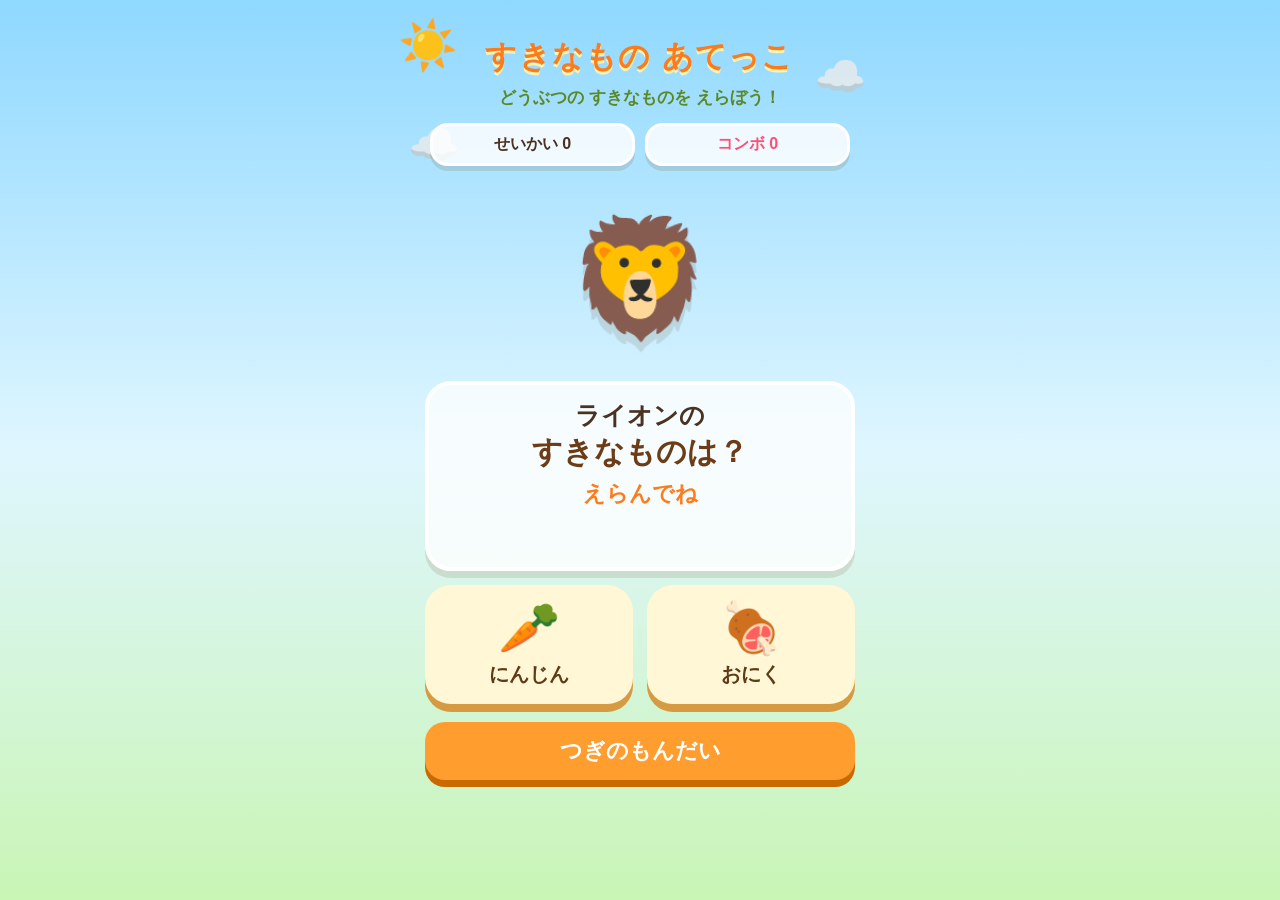
==== index.html @ 6e1b56ba "Add files via upload" ====
<!DOCTYPE html>
<html lang="ja">
<head>
  <meta charset="UTF-8" />
  <meta name="viewport" content="width=device-width, initial-scale=1.0, user-scalable=no" />
  <title>どうぶつの すきなもの あてっこ</title>
  <link rel="stylesheet" href="style.css" />
</head>
<body>
  <main class="game" id="game">
    <div class="sky">
      <div class="sun">☀️</div>
      <div class="cloud c1">☁️</div>
      <div class="cloud c2">☁️</div>
    </div>

    <section class="top">
      <h1>すきなもの あてっこ</h1>
      <p class="sub">どうぶつの すきなものを えらぼう！</p>
    </section>

    <section class="comboBox">
      <div class="score">せいかい <span id="score">0</span></div>
      <div class="combo" id="combo">コンボ 0</div>
    </section>

    <section class="stage">
      <div class="animalWrap" id="animalWrap">
        <div class="animal" id="animal">🦁</div>
        <div class="eatText" id="eatText">パクッ！</div>
      </div>
      <div class="foodFly" id="foodFly">🍖</div>
      <div class="sparkles" id="sparkles">✨✨✨</div>
    </section>

    <section class="question">
      <div class="qAnimal" id="qAnimal">ライオンの</div>
      <div class="qText">すきなものは？</div>
      <div class="message" id="message">えらんでね</div>
      <div class="comboMessage" id="comboMessage"></div>
    </section>

    <section class="choices" id="choices"></section>

    <button class="nextBtn" id="nextBtn" type="button">つぎのもんだい</button>

    <div class="final" id="final">
      <div class="finalInner">
        <div class="big">👑✨</div>
        <div class="finalTitle">10コンボ！</div>
        <div class="finalText">すごすぎる！！</div>
        <button id="continueBtn" type="button">つづける</button>
      </div>
    </div>
  </main>

  <script src="script.js"></script>
</body>
</html>
---- style.css ----
* {
  box-sizing: border-box;
  -webkit-tap-highlight-color: transparent;
}

body {
  margin: 0;
  min-height: 100vh;
  font-family: -apple-system, BlinkMacSystemFont, "Hiragino Sans", "Yu Gothic", "YuGothic", "Meiryo", sans-serif;
  background: linear-gradient(#8fd8ff, #dff6ff 50%, #c9f5b5);
  display: flex;
  justify-content: center;
  align-items: stretch;
  color: #4a321f;
  overflow: hidden;
}

.game {
  width: min(100vw, 520px);
  min-height: 100vh;
  position: relative;
  padding: 14px 16px 24px;
  overflow: hidden;
}

.sky {
  position: absolute;
  inset: 0;
  pointer-events: none;
  z-index: 0;
}

.sun {
  position: absolute;
  top: 18px;
  left: 18px;
  font-size: 48px;
  animation: floaty 3s ease-in-out infinite;
}

.cloud {
  position: absolute;
  font-size: 42px;
  opacity: .9;
}

.c1 { top: 52px; right: 34px; animation: floaty 4s ease-in-out infinite; }
.c2 { top: 120px; left: 28px; animation: floaty 5s ease-in-out infinite reverse; }

.top, .comboBox, .stage, .question, .choices, .nextBtn {
  position: relative;
  z-index: 1;
}

.top {
  text-align: center;
  margin-top: 22px;
}

h1 {
  margin: 0;
  font-size: 31px;
  letter-spacing: .04em;
  color: #ff7a1a;
  text-shadow: 0 3px 0 #fff3b0;
}

.sub {
  margin: 8px 0 0;
  font-size: 17px;
  font-weight: 800;
  color: #5b8a25;
}

.comboBox {
  display: flex;
  justify-content: space-between;
  gap: 10px;
  margin: 14px auto 4px;
  max-width: 420px;
}

.score, .combo {
  flex: 1;
  background: rgba(255,255,255,.82);
  border: 3px solid #fff;
  border-radius: 18px;
  padding: 8px 10px;
  text-align: center;
  font-weight: 900;
  box-shadow: 0 5px 0 rgba(114,82,42,.16);
}

.combo {
  color: #ff4f72;
}

.stage {
  height: 215px;
  display: flex;
  justify-content: center;
  align-items: center;
}

.animalWrap {
  position: relative;
  z-index: 3;
  transform-origin: center bottom;
}

.animal {
  font-size: 116px;
  line-height: 1;
  filter: drop-shadow(0 10px 0 rgba(103,80,43,.15));
}

.animal.jump {
  animation: animalJump .48s cubic-bezier(.16, .9, .26, 1.35);
}

.animal.superJump {
  animation: superJump .68s cubic-bezier(.16, .9, .26, 1.35);
}

.eatText {
  position: absolute;
  top: -12px;
  left: 50%;
  transform: translate(-50%, -20px) scale(.5);
  opacity: 0;
  font-size: 28px;
  font-weight: 1000;
  color: #ff4f00;
  text-shadow: 0 3px 0 white;
  white-space: nowrap;
}

.eatText.show {
  animation: popText .55s ease-out;
}

.foodFly {
  position: absolute;
  z-index: 4;
  font-size: 52px;
  opacity: 0;
  transform: translate(130px, 56px) scale(.5) rotate(20deg);
}

.foodFly.fly {
  animation: foodFly .55s ease-in-out;
}

.foodFly.megaFly {
  animation: megaFoodFly .7s ease-in-out;
}

.sparkles {
  position: absolute;
  z-index: 2;
  opacity: 0;
  font-size: 54px;
  text-align: center;
  width: 100%;
}

.sparkles.show {
  animation: sparkleBurst .65s ease-out;
}

.question {
  text-align: center;
  background: rgba(255,255,255,.76);
  border: 4px solid white;
  border-radius: 26px;
  padding: 14px 10px;
  margin: -4px auto 14px;
  max-width: 430px;
  box-shadow: 0 7px 0 rgba(114,82,42,.15);
}

.qAnimal {
  font-size: 25px;
  font-weight: 1000;
}

.qText {
  font-size: 30px;
  font-weight: 1000;
  color: #6c3c16;
}

.message {
  min-height: 28px;
  margin-top: 6px;
  font-size: 22px;
  font-weight: 1000;
  color: #ff7a1a;
}

.comboMessage {
  min-height: 42px;
  margin-top: 2px;
  font-size: 32px;
  font-weight: 1000;
  color: #ff2f6d;
  text-shadow: 0 3px 0 #fff4b9;
  transform: scale(0);
}

.comboMessage.show {
  animation: comboPop .68s cubic-bezier(.16,.9,.26,1.35);
}

.choices {
  display: grid;
  grid-template-columns: 1fr 1fr;
  gap: 14px;
  max-width: 430px;
  margin: 0 auto;
}

.choice {
  border: 0;
  border-radius: 26px;
  background: #fff7d6;
  box-shadow: 0 8px 0 #d69b42;
  padding: 14px 6px 16px;
  font-size: 20px;
  font-weight: 1000;
  color: #603b17;
  min-height: 112px;
}

.choice .emoji {
  display: block;
  font-size: 50px;
  margin-bottom: 4px;
}

.choice:active {
  transform: translateY(5px);
  box-shadow: 0 3px 0 #d69b42;
}

.choice.correctFlash {
  animation: correctFlash .45s ease;
}

.choice.wrongShake {
  animation: wrongShake .35s ease;
}

.nextBtn {
  display: block;
  width: min(100%, 430px);
  margin: 18px auto 0;
  padding: 14px;
  border: 0;
  border-radius: 20px;
  background: #ff9d2e;
  box-shadow: 0 7px 0 #c96a00;
  color: white;
  font-size: 22px;
  font-weight: 1000;
}

.flash {
  animation: screenFlash .38s ease;
}

.final {
  position: absolute;
  inset: 0;
  display: none;
  place-items: center;
  z-index: 20;
  background: rgba(255, 231, 92, .72);
  backdrop-filter: blur(3px);
}

.final.show {
  display: grid;
  animation: screenFlash .6s ease;
}

.finalInner {
  width: min(88%, 380px);
  background: white;
  border-radius: 34px;
  padding: 28px 18px;
  text-align: center;
  border: 6px solid #ff9d2e;
  box-shadow: 0 12px 0 rgba(112,72,18,.25);
  animation: finalPop .65s cubic-bezier(.16,.9,.26,1.35);
}

.big { font-size: 76px; }
.finalTitle {
  font-size: 42px;
  font-weight: 1000;
  color: #ff2f6d;
}
.finalText {
  font-size: 28px;
  font-weight: 1000;
  margin: 8px 0 18px;
}
#continueBtn {
  border: 0;
  border-radius: 20px;
  background: #52c760;
  color: white;
  font-size: 22px;
  font-weight: 1000;
  padding: 12px 28px;
  box-shadow: 0 6px 0 #249832;
}

@keyframes floaty {
  0%, 100% { transform: translateY(0); }
  50% { transform: translateY(8px); }
}

@keyframes animalJump {
  0% { transform: translateY(0) scale(1); }
  35% { transform: translateY(-45px) scale(1.08); }
  65% { transform: translateY(0) scale(1.08); }
  100% { transform: translateY(0) scale(1); }
}

@keyframes superJump {
  0% { transform: translateY(0) rotate(0deg) scale(1); }
  35% { transform: translateY(-58px) rotate(-8deg) scale(1.15); }
  65% { transform: translateY(0) rotate(8deg) scale(1.1); }
  100% { transform: translateY(0) rotate(0deg) scale(1); }
}

@keyframes foodFly {
  0% { opacity: 0; transform: translate(135px, 64px) scale(.45) rotate(25deg); }
  20% { opacity: 1; }
  80% { opacity: 1; transform: translate(14px, 6px) scale(1.2) rotate(-10deg); }
  100% { opacity: 0; transform: translate(0, 0) scale(.25) rotate(0deg); }
}

@keyframes megaFoodFly {
  0% { opacity: 0; transform: translate(150px, 70px) scale(.4) rotate(35deg); }
  18% { opacity: 1; }
  65% { opacity: 1; transform: translate(4px, 2px) scale(1.45) rotate(-20deg); }
  100% { opacity: 0; transform: translate(0, 0) scale(.1) rotate(0deg); }
}

@keyframes popText {
  0% { opacity: 0; transform: translate(-50%, -8px) scale(.4); }
  35% { opacity: 1; transform: translate(-50%, -40px) scale(1.3); }
  100% { opacity: 0; transform: translate(-50%, -60px) scale(.9); }
}

@keyframes sparkleBurst {
  0% { opacity: 0; transform: scale(.2) rotate(-10deg); }
  35% { opacity: 1; transform: scale(1.15) rotate(5deg); }
  100% { opacity: 0; transform: scale(1.7) rotate(0deg); }
}

@keyframes comboPop {
  0% { transform: scale(.2) rotate(-10deg); opacity: 0; }
  35% { transform: scale(1.25) rotate(3deg); opacity: 1; }
  75% { transform: scale(1); opacity: 1; }
  100% { transform: scale(.95); opacity: 0; }
}

@keyframes correctFlash {
  0%, 100% { background: #fff7d6; }
  45% { background: #baff8c; transform: scale(1.06); }
}

@keyframes wrongShake {
  0%, 100% { transform: translateX(0); }
  25% { transform: translateX(-8px); }
  50% { transform: translateX(8px); }
  75% { transform: translateX(-5px); }
}

@keyframes screenFlash {
  0%, 100% { filter: brightness(1); }
  35% { filter: brightness(1.35) saturate(1.25); }
}

@keyframes finalPop {
  0% { transform: scale(.3) rotate(-8deg); opacity: 0; }
  60% { transform: scale(1.08) rotate(2deg); opacity: 1; }
  100% { transform: scale(1) rotate(0); }
}
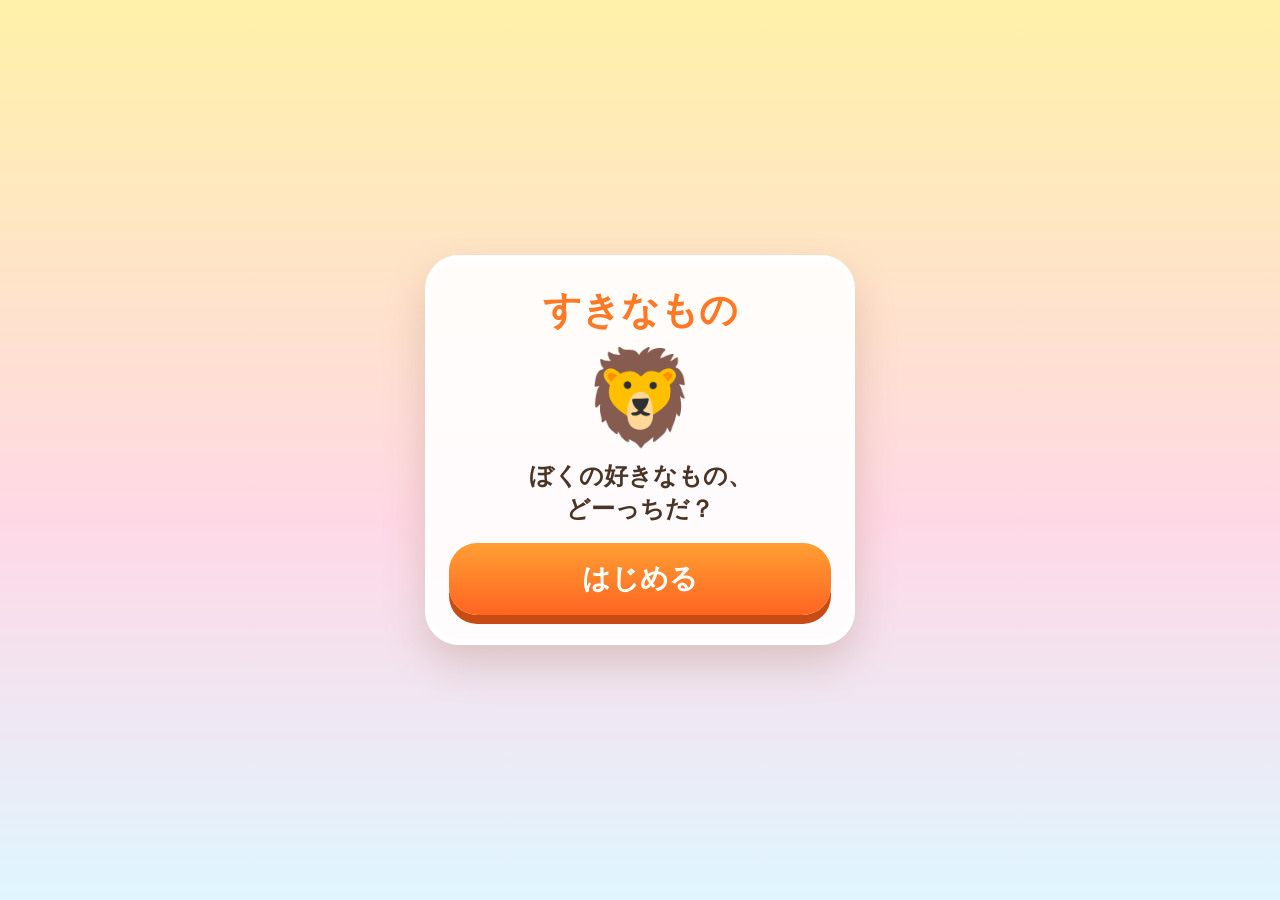
==== commit cbcfea0b: "Add files via upload" ====
--- a/index.html
+++ b/index.html
@@ -2,58 +2,384 @@
 <html lang="ja">
 <head>
   <meta charset="UTF-8" />
-  <meta name="viewport" content="width=device-width, initial-scale=1.0, user-scalable=no" />
-  <title>どうぶつの すきなもの あてっこ</title>
-  <link rel="stylesheet" href="style.css" />
+  <meta name="viewport" content="width=device-width, initial-scale=1.0, maximum-scale=1.0, user-scalable=no" />
+  <title>すきなものクイズ</title>
+  <meta name="theme-color" content="#ffd86b" />
+  <style>
+    * { box-sizing: border-box; -webkit-tap-highlight-color: transparent; }
+    body {
+      margin: 0;
+      min-height: 100vh;
+      font-family: -apple-system, BlinkMacSystemFont, "Hiragino Sans", "Yu Gothic", "Meiryo", sans-serif;
+      background: linear-gradient(180deg, #fff6c7 0%, #ffe3ec 48%, #dff6ff 100%);
+      color: #4a3425;
+      overflow-x: hidden;
+      touch-action: manipulation;
+    }
+    .app {
+      width: min(100%, 480px);
+      min-height: 100vh;
+      margin: 0 auto;
+      padding: 18px 14px 24px;
+      position: relative;
+    }
+    .sky {
+      position: fixed;
+      inset: 0;
+      pointer-events: none;
+      overflow: hidden;
+      z-index: 0;
+    }
+    .cloud, .sun {
+      position: absolute;
+      font-size: 42px;
+      opacity: .78;
+      animation: float 5s ease-in-out infinite;
+    }
+    .sun { top: 22px; left: 18px; font-size: 54px; animation-duration: 7s; }
+    .cloud.c1 { top: 78px; right: 28px; }
+    .cloud.c2 { top: 145px; left: 28px; font-size: 36px; animation-delay: .8s; }
+    @keyframes float { 0%,100% { transform: translateY(0); } 50% { transform: translateY(10px); } }
+    .card {
+      position: relative;
+      z-index: 1;
+      background: rgba(255,255,255,.83);
+      border: 5px solid rgba(255,255,255,.95);
+      border-radius: 32px;
+      box-shadow: 0 14px 36px rgba(141, 96, 56, .18);
+      padding: 18px 14px 16px;
+      text-align: center;
+      backdrop-filter: blur(6px);
+    }
+    h1 {
+      margin: 4px 0 8px;
+      font-size: clamp(28px, 8vw, 40px);
+      letter-spacing: .04em;
+      color: #ff7a26;
+      text-shadow: 0 3px 0 #fff;
+    }
+    .lead {
+      font-size: clamp(18px, 5vw, 25px);
+      font-weight: 900;
+      margin: 0 0 12px;
+      color: #5b3a24;
+      line-height: 1.35;
+    }
+    .animal-wrap {
+      margin: 8px auto 4px;
+      width: 188px;
+      height: 188px;
+      display: grid;
+      place-items: center;
+      background: radial-gradient(circle at 50% 38%, #ffffff 0 45%, #ffe7a6 46% 70%, transparent 71%);
+      border-radius: 50%;
+      transition: transform .18s ease;
+    }
+    .animal {
+      font-size: 104px;
+      filter: drop-shadow(0 8px 0 rgba(120,90,50,.12));
+      transform-origin: bottom center;
+    }
+    .question {
+      margin: 8px 0 8px;
+      font-size: clamp(22px, 6vw, 31px);
+      font-weight: 900;
+      line-height: 1.25;
+      color: #3d2d22;
+    }
+    .hint {
+      margin: 0 0 14px;
+      font-size: 18px;
+      font-weight: 800;
+      color: #8b6a4f;
+    }
+    .choices {
+      display: grid;
+      grid-template-columns: 1fr 1fr;
+      gap: 12px;
+      margin-top: 10px;
+    }
+    button {
+      border: 0;
+      cursor: pointer;
+      font-family: inherit;
+      touch-action: manipulation;
+    }
+    .choice {
+      min-height: 132px;
+      border-radius: 28px;
+      background: linear-gradient(180deg, #fff 0%, #fff3be 100%);
+      box-shadow: 0 8px 0 #e7b64e, 0 14px 20px rgba(119,83,35,.18);
+      border: 4px solid #fff;
+      display: flex;
+      flex-direction: column;
+      align-items: center;
+      justify-content: center;
+      gap: 8px;
+      transition: transform .08s ease, box-shadow .08s ease, background .18s ease;
+      color: #4a3425;
+    }
+    .choice:active { transform: translateY(6px); box-shadow: 0 2px 0 #e7b64e, 0 7px 12px rgba(119,83,35,.14); }
+    .choice .emoji { font-size: 54px; line-height: 1; }
+    .choice .label { font-size: clamp(18px, 5vw, 25px); font-weight: 900; }
+    .next {
+      margin-top: 18px;
+      width: 100%;
+      min-height: 62px;
+      border-radius: 24px;
+      font-size: 24px;
+      font-weight: 900;
+      color: #fff;
+      background: linear-gradient(180deg, #ff9b35, #ff6c20);
+      box-shadow: 0 8px 0 #c94d10, 0 12px 22px rgba(160,73,18,.22);
+      display: none;
+    }
+    .next:active { transform: translateY(5px); box-shadow: 0 3px 0 #c94d10; }
+    .score {
+      margin-top: 14px;
+      font-size: 20px;
+      font-weight: 900;
+      color: #6d4b32;
+    }
+    .feedback {
+      min-height: 58px;
+      margin-top: 12px;
+      font-size: clamp(30px, 9vw, 44px);
+      font-weight: 1000;
+      color: #ff5d22;
+      text-shadow: 0 4px 0 #fff;
+    }
+    .start-cover {
+      position: fixed;
+      inset: 0;
+      z-index: 10;
+      background: linear-gradient(180deg, #fff1a8, #ffd8e6 58%, #dff6ff);
+      display: grid;
+      place-items: center;
+      padding: 24px;
+    }
+    .start-box {
+      width: min(100%, 430px);
+      background: rgba(255,255,255,.9);
+      border: 6px solid #fff;
+      border-radius: 34px;
+      box-shadow: 0 18px 42px rgba(121,82,45,.22);
+      padding: 24px 18px;
+      text-align: center;
+    }
+    .start-title { font-size: 38px; margin: 0 0 8px; color: #ff7824; font-weight: 1000; }
+    .start-emoji { font-size: 92px; margin: 8px 0; animation: bounce 1.1s ease-in-out infinite; }
+    .start-text { font-size: 24px; font-weight: 900; line-height: 1.35; margin: 8px 0 18px; }
+    .start-btn {
+      width: 100%; min-height: 72px; border-radius: 28px;
+      font-size: 28px; font-weight: 1000; color: white;
+      background: linear-gradient(180deg, #ff9f33, #ff6422);
+      box-shadow: 0 9px 0 #c64c13;
+    }
+    .start-btn:active { transform: translateY(6px); box-shadow: 0 3px 0 #c64c13; }
+    .pop { animation: pop .42s ease; }
+    .shake { animation: shake .32s ease; }
+    .happy { animation: happy .55s ease; }
+    @keyframes pop { 0% { transform: scale(.7); opacity: 0; } 60% { transform: scale(1.15); opacity: 1; } 100% { transform: scale(1); } }
+    @keyframes shake { 0%,100% { transform: translateX(0); } 25% { transform: translateX(-8px); } 75% { transform: translateX(8px); } }
+    @keyframes happy { 0%,100% { transform: translateY(0) rotate(0); } 30% { transform: translateY(-18px) rotate(-8deg); } 70% { transform: translateY(-10px) rotate(8deg); } }
+    @keyframes bounce { 0%,100% { transform: translateY(0); } 50% { transform: translateY(-12px); } }
+    .confetti {
+      position: fixed;
+      top: -20px;
+      font-size: 22px;
+      z-index: 9;
+      pointer-events: none;
+      animation: fall 1.2s linear forwards;
+    }
+    @keyframes fall { to { transform: translateY(110vh) rotate(360deg); opacity: .2; } }
+  </style>
 </head>
 <body>
-  <main class="game" id="game">
-    <div class="sky">
-      <div class="sun">☀️</div>
-      <div class="cloud c1">☁️</div>
-      <div class="cloud c2">☁️</div>
+  <div class="sky"><div class="sun">☀️</div><div class="cloud c1">☁️</div><div class="cloud c2">☁️</div></div>
+
+  <div class="start-cover" id="startCover">
+    <div class="start-box">
+      <div class="start-title">すきなもの</div>
+      <div class="start-emoji">🦁</div>
+      <p class="start-text">ぼくの好きなもの、<br>どーっちだ？</p>
+      <button class="start-btn" id="startBtn">はじめる</button>
     </div>
-
-    <section class="top">
-      <h1>すきなもの あてっこ</h1>
-      <p class="sub">どうぶつの すきなものを えらぼう！</p>
+  </div>
+
+  <main class="app">
+    <section class="card">
+      <h1>すきなもの</h1>
+      <p class="lead">ぼくの好きなもの、どーっちだ？</p>
+      <div class="animal-wrap" id="animalWrap"><div class="animal" id="animal">🦁</div></div>
+      <div class="question" id="question">ライオンの<br>すきなものは？</div>
+      <p class="hint">えらんでね</p>
+      <div class="choices">
+        <button class="choice" id="choiceA"><span class="emoji"></span><span class="label"></span></button>
+        <button class="choice" id="choiceB"><span class="emoji"></span><span class="label"></span></button>
+      </div>
+      <div class="feedback" id="feedback"></div>
+      <button class="next" id="nextBtn">つぎのもんだい</button>
+      <div class="score" id="score">せいかい 0</div>
     </section>
-
-    <section class="comboBox">
-      <div class="score">せいかい <span id="score">0</span></div>
-      <div class="combo" id="combo">コンボ 0</div>
-    </section>
-
-    <section class="stage">
-      <div class="animalWrap" id="animalWrap">
-        <div class="animal" id="animal">🦁</div>
-        <div class="eatText" id="eatText">パクッ！</div>
-      </div>
-      <div class="foodFly" id="foodFly">🍖</div>
-      <div class="sparkles" id="sparkles">✨✨✨</div>
-    </section>
-
-    <section class="question">
-      <div class="qAnimal" id="qAnimal">ライオンの</div>
-      <div class="qText">すきなものは？</div>
-      <div class="message" id="message">えらんでね</div>
-      <div class="comboMessage" id="comboMessage"></div>
-    </section>
-
-    <section class="choices" id="choices"></section>
-
-    <button class="nextBtn" id="nextBtn" type="button">つぎのもんだい</button>
-
-    <div class="final" id="final">
-      <div class="finalInner">
-        <div class="big">👑✨</div>
-        <div class="finalTitle">10コンボ！</div>
-        <div class="finalText">すごすぎる！！</div>
-        <button id="continueBtn" type="button">つづける</button>
-      </div>
-    </div>
   </main>
 
-  <script src="script.js"></script>
+  <script>
+    const quiz = [
+      { animal:'🦁', name:'ライオン', correct:{emoji:'🍖',label:'おにく'}, wrong:{emoji:'🥕',label:'にんじん'} },
+      { animal:'🐰', name:'うさぎ', correct:{emoji:'🥕',label:'にんじん'}, wrong:{emoji:'🍖',label:'おにく'} },
+      { animal:'🐱', name:'ねこ', correct:{emoji:'🐟',label:'おさかな'}, wrong:{emoji:'🍌',label:'バナナ'} },
+      { animal:'🐶', name:'いぬ', correct:{emoji:'🦴',label:'ほね'}, wrong:{emoji:'🌿',label:'はっぱ'} },
+      { animal:'🐼', name:'パンダ', correct:{emoji:'🎋',label:'ささ'}, wrong:{emoji:'🍟',label:'ポテト'} },
+      { animal:'🐵', name:'おさるさん', correct:{emoji:'🍌',label:'バナナ'}, wrong:{emoji:'🐟',label:'おさかな'} },
+      { animal:'🐘', name:'ぞう', correct:{emoji:'🍎',label:'りんご'}, wrong:{emoji:'🧀',label:'チーズ'} },
+      { animal:'🦒', name:'きりん', correct:{emoji:'🌿',label:'はっぱ'}, wrong:{emoji:'🍖',label:'おにく'} },
+      { animal:'🐨', name:'コアラ', correct:{emoji:'🌿',label:'ユーカリ'}, wrong:{emoji:'🍰',label:'ケーキ'} },
+      { animal:'🐧', name:'ペンギン', correct:{emoji:'🐟',label:'おさかな'}, wrong:{emoji:'🥕',label:'にんじん'} },
+      { animal:'🐸', name:'かえる', correct:{emoji:'🪰',label:'むし'}, wrong:{emoji:'🍩',label:'ドーナツ'} },
+      { animal:'🦋', name:'ちょうちょ', correct:{emoji:'🌸',label:'おはな'}, wrong:{emoji:'🦴',label:'ほね'} },
+      { animal:'🐝', name:'はち', correct:{emoji:'🌼',label:'おはな'}, wrong:{emoji:'🍖',label:'おにく'} },
+      { animal:'🐞', name:'てんとうむし', correct:{emoji:'🌿',label:'はっぱ'}, wrong:{emoji:'🍪',label:'クッキー'} },
+      { animal:'🦗', name:'バッタ', correct:{emoji:'🌱',label:'くさ'}, wrong:{emoji:'🍕',label:'ピザ'} },
+      { animal:'🦖', name:'きょうりゅう', correct:{emoji:'🍖',label:'おにく'}, wrong:{emoji:'🥬',label:'レタス'} },
+      { animal:'🐢', name:'かめ', correct:{emoji:'🥬',label:'やさい'}, wrong:{emoji:'🍭',label:'あめ'} },
+      { animal:'🐹', name:'ハムスター', correct:{emoji:'🌻',label:'ひまわりのたね'}, wrong:{emoji:'🐟',label:'おさかな'} },
+      { animal:'🦊', name:'きつね', correct:{emoji:'🍇',label:'ぶどう'}, wrong:{emoji:'🎋',label:'ささ'} },
+      { animal:'🐻', name:'くま', correct:{emoji:'🍯',label:'はちみつ'}, wrong:{emoji:'🧊',label:'こおり'} }
+    ];
+
+    let order = shuffle([...quiz]);
+    let index = 0;
+    let score = 0;
+    let locked = false;
+    let voicesReady = false;
+
+    const animal = document.getElementById('animal');
+    const animalWrap = document.getElementById('animalWrap');
+    const question = document.getElementById('question');
+    const feedback = document.getElementById('feedback');
+    const scoreEl = document.getElementById('score');
+    const choiceA = document.getElementById('choiceA');
+    const choiceB = document.getElementById('choiceB');
+    const nextBtn = document.getElementById('nextBtn');
+    const startBtn = document.getElementById('startBtn');
+    const startCover = document.getElementById('startCover');
+
+    function shuffle(arr) {
+      for (let i = arr.length - 1; i > 0; i--) {
+        const j = Math.floor(Math.random() * (i + 1));
+        [arr[i], arr[j]] = [arr[j], arr[i]];
+      }
+      return arr;
+    }
+
+    function speak(text, rate = 1.0, pitch = 1.25) {
+      if (!('speechSynthesis' in window)) return;
+      window.speechSynthesis.cancel();
+      const u = new SpeechSynthesisUtterance(text);
+      u.lang = 'ja-JP';
+      u.rate = rate;
+      u.pitch = pitch;
+      u.volume = 1;
+      const voices = window.speechSynthesis.getVoices();
+      const jp = voices.find(v => v.lang === 'ja-JP') || voices.find(v => v.lang && v.lang.startsWith('ja'));
+      if (jp) u.voice = jp;
+      window.speechSynthesis.speak(u);
+    }
+
+    function littleSound(type) {
+      try {
+        const AudioContext = window.AudioContext || window.webkitAudioContext;
+        const ctx = new AudioContext();
+        const osc = ctx.createOscillator();
+        const gain = ctx.createGain();
+        osc.connect(gain); gain.connect(ctx.destination);
+        osc.type = 'sine';
+        osc.frequency.value = type === 'correct' ? 880 : 220;
+        gain.gain.setValueAtTime(0.0001, ctx.currentTime);
+        gain.gain.exponentialRampToValueAtTime(0.16, ctx.currentTime + 0.02);
+        gain.gain.exponentialRampToValueAtTime(0.0001, ctx.currentTime + 0.22);
+        osc.start(); osc.stop(ctx.currentTime + 0.24);
+      } catch(e) {}
+    }
+
+    function setChoice(button, item, isCorrect) {
+      button.querySelector('.emoji').textContent = item.emoji;
+      button.querySelector('.label').textContent = item.label;
+      button.onclick = () => answer(isCorrect);
+    }
+
+    function showQuestion() {
+      locked = false;
+      feedback.textContent = '';
+      feedback.className = 'feedback';
+      animalWrap.className = 'animal-wrap';
+      nextBtn.style.display = 'none';
+      choiceA.disabled = false; choiceB.disabled = false;
+      const q = order[index];
+      animal.textContent = q.animal;
+      question.innerHTML = `${q.name}の<br>すきなものは？`;
+      const choices = shuffle([{...q.correct, ok:true}, {...q.wrong, ok:false}]);
+      setChoice(choiceA, choices[0], choices[0].ok);
+      setChoice(choiceB, choices[1], choices[1].ok);
+    }
+
+    function answer(ok) {
+      if (locked) return;
+      locked = true;
+      choiceA.disabled = true; choiceB.disabled = true;
+      if (ok) {
+        score++;
+        feedback.textContent = 'あたり！';
+        feedback.className = 'feedback pop';
+        animalWrap.className = 'animal-wrap happy';
+        scoreEl.textContent = `せいかい ${score}`;
+        littleSound('correct');
+        speak('あたり！', 1.05, 1.45);
+        confetti();
+      } else {
+        feedback.textContent = 'ちがうよー';
+        feedback.className = 'feedback shake';
+        animalWrap.className = 'animal-wrap shake';
+        littleSound('wrong');
+        speak('ちがうよー', .95, 1.15);
+      }
+      nextBtn.style.display = 'block';
+    }
+
+    function next() {
+      index++;
+      if (index >= order.length) {
+        index = 0;
+        order = shuffle([...quiz]);
+      }
+      showQuestion();
+      setTimeout(() => speak('ぼくの好きなもの、どーっちだ？', .98, 1.25), 180);
+    }
+
+    function confetti() {
+      const marks = ['⭐','🎉','✨','🌈','💛'];
+      for (let i = 0; i < 18; i++) {
+        const s = document.createElement('div');
+        s.className = 'confetti';
+        s.textContent = marks[Math.floor(Math.random() * marks.length)];
+        s.style.left = Math.random() * 100 + 'vw';
+        s.style.animationDelay = (Math.random() * .25) + 's';
+        document.body.appendChild(s);
+        setTimeout(() => s.remove(), 1500);
+      }
+    }
+
+    startBtn.addEventListener('click', () => {
+      startCover.style.display = 'none';
+      // iPhone対策：ユーザーのタップ直後に音声を開始
+      speak('ぼくの好きなもの、どーっちだ？', .98, 1.25);
+      showQuestion();
+    });
+    nextBtn.addEventListener('click', next);
+    window.speechSynthesis && window.speechSynthesis.getVoices();
+    if ('speechSynthesis' in window) window.speechSynthesis.onvoiceschanged = () => { voicesReady = true; };
+    showQuestion();
+  </script>
 </body>
 </html>
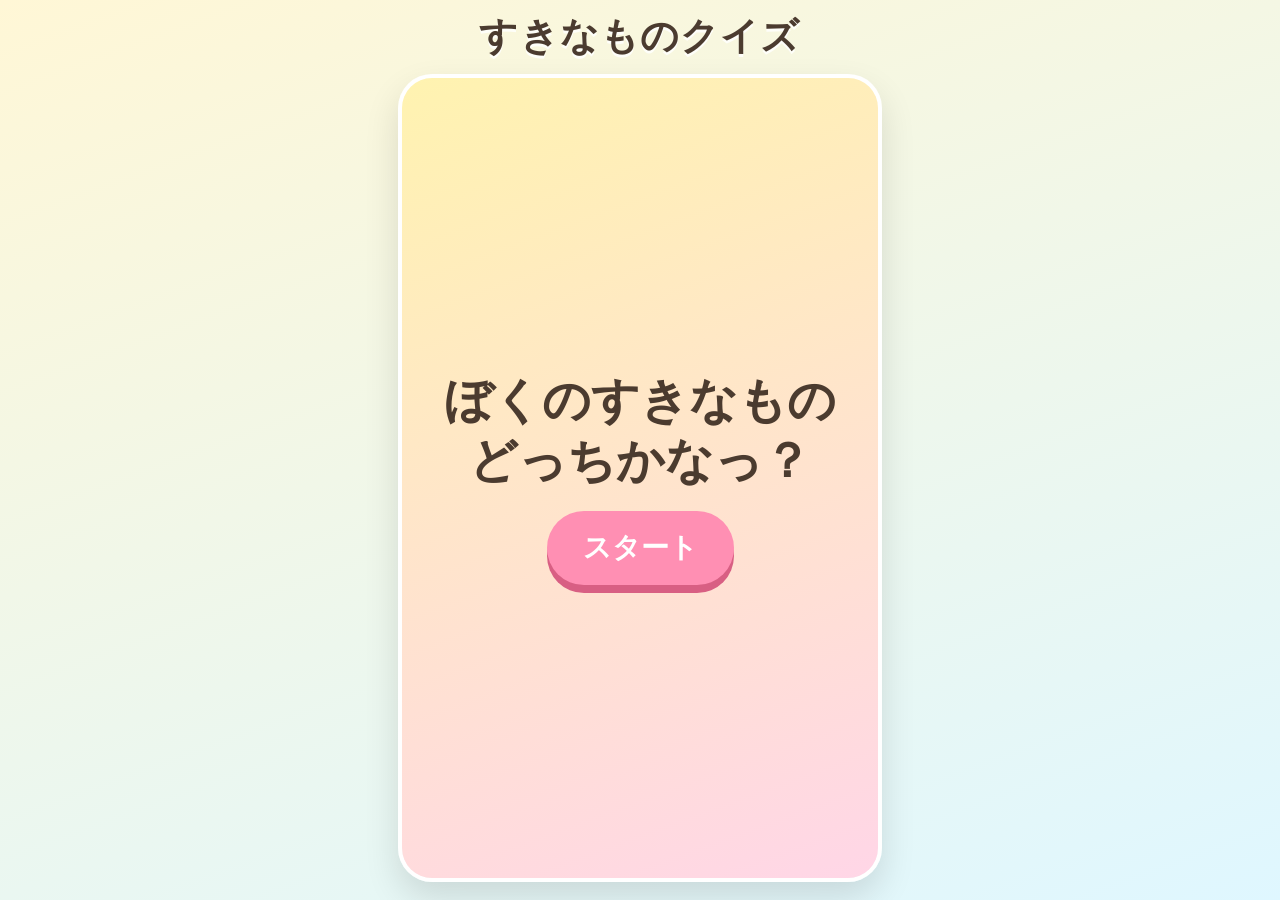
==== commit cf47cbf5: "Add files via upload" ====
--- a/index.html
+++ b/index.html
@@ -1,385 +1,270 @@
 <!DOCTYPE html>
 <html lang="ja">
 <head>
-  <meta charset="UTF-8" />
-  <meta name="viewport" content="width=device-width, initial-scale=1.0, maximum-scale=1.0, user-scalable=no" />
-  <title>すきなものクイズ</title>
-  <meta name="theme-color" content="#ffd86b" />
-  <style>
-    * { box-sizing: border-box; -webkit-tap-highlight-color: transparent; }
-    body {
-      margin: 0;
-      min-height: 100vh;
-      font-family: -apple-system, BlinkMacSystemFont, "Hiragino Sans", "Yu Gothic", "Meiryo", sans-serif;
-      background: linear-gradient(180deg, #fff6c7 0%, #ffe3ec 48%, #dff6ff 100%);
-      color: #4a3425;
-      overflow-x: hidden;
-      touch-action: manipulation;
-    }
-    .app {
-      width: min(100%, 480px);
-      min-height: 100vh;
-      margin: 0 auto;
-      padding: 18px 14px 24px;
-      position: relative;
-    }
-    .sky {
-      position: fixed;
-      inset: 0;
-      pointer-events: none;
-      overflow: hidden;
-      z-index: 0;
-    }
-    .cloud, .sun {
-      position: absolute;
-      font-size: 42px;
-      opacity: .78;
-      animation: float 5s ease-in-out infinite;
-    }
-    .sun { top: 22px; left: 18px; font-size: 54px; animation-duration: 7s; }
-    .cloud.c1 { top: 78px; right: 28px; }
-    .cloud.c2 { top: 145px; left: 28px; font-size: 36px; animation-delay: .8s; }
-    @keyframes float { 0%,100% { transform: translateY(0); } 50% { transform: translateY(10px); } }
-    .card {
-      position: relative;
-      z-index: 1;
-      background: rgba(255,255,255,.83);
-      border: 5px solid rgba(255,255,255,.95);
-      border-radius: 32px;
-      box-shadow: 0 14px 36px rgba(141, 96, 56, .18);
-      padding: 18px 14px 16px;
-      text-align: center;
-      backdrop-filter: blur(6px);
-    }
-    h1 {
-      margin: 4px 0 8px;
-      font-size: clamp(28px, 8vw, 40px);
-      letter-spacing: .04em;
-      color: #ff7a26;
-      text-shadow: 0 3px 0 #fff;
-    }
-    .lead {
-      font-size: clamp(18px, 5vw, 25px);
-      font-weight: 900;
-      margin: 0 0 12px;
-      color: #5b3a24;
-      line-height: 1.35;
-    }
-    .animal-wrap {
-      margin: 8px auto 4px;
-      width: 188px;
-      height: 188px;
-      display: grid;
-      place-items: center;
-      background: radial-gradient(circle at 50% 38%, #ffffff 0 45%, #ffe7a6 46% 70%, transparent 71%);
-      border-radius: 50%;
-      transition: transform .18s ease;
-    }
-    .animal {
-      font-size: 104px;
-      filter: drop-shadow(0 8px 0 rgba(120,90,50,.12));
-      transform-origin: bottom center;
-    }
-    .question {
-      margin: 8px 0 8px;
-      font-size: clamp(22px, 6vw, 31px);
-      font-weight: 900;
-      line-height: 1.25;
-      color: #3d2d22;
-    }
-    .hint {
-      margin: 0 0 14px;
-      font-size: 18px;
-      font-weight: 800;
-      color: #8b6a4f;
-    }
-    .choices {
-      display: grid;
-      grid-template-columns: 1fr 1fr;
-      gap: 12px;
-      margin-top: 10px;
-    }
-    button {
-      border: 0;
-      cursor: pointer;
-      font-family: inherit;
-      touch-action: manipulation;
-    }
-    .choice {
-      min-height: 132px;
-      border-radius: 28px;
-      background: linear-gradient(180deg, #fff 0%, #fff3be 100%);
-      box-shadow: 0 8px 0 #e7b64e, 0 14px 20px rgba(119,83,35,.18);
-      border: 4px solid #fff;
-      display: flex;
-      flex-direction: column;
-      align-items: center;
-      justify-content: center;
-      gap: 8px;
-      transition: transform .08s ease, box-shadow .08s ease, background .18s ease;
-      color: #4a3425;
-    }
-    .choice:active { transform: translateY(6px); box-shadow: 0 2px 0 #e7b64e, 0 7px 12px rgba(119,83,35,.14); }
-    .choice .emoji { font-size: 54px; line-height: 1; }
-    .choice .label { font-size: clamp(18px, 5vw, 25px); font-weight: 900; }
-    .next {
-      margin-top: 18px;
-      width: 100%;
-      min-height: 62px;
-      border-radius: 24px;
-      font-size: 24px;
-      font-weight: 900;
-      color: #fff;
-      background: linear-gradient(180deg, #ff9b35, #ff6c20);
-      box-shadow: 0 8px 0 #c94d10, 0 12px 22px rgba(160,73,18,.22);
-      display: none;
-    }
-    .next:active { transform: translateY(5px); box-shadow: 0 3px 0 #c94d10; }
-    .score {
-      margin-top: 14px;
-      font-size: 20px;
-      font-weight: 900;
-      color: #6d4b32;
-    }
-    .feedback {
-      min-height: 58px;
-      margin-top: 12px;
-      font-size: clamp(30px, 9vw, 44px);
-      font-weight: 1000;
-      color: #ff5d22;
-      text-shadow: 0 4px 0 #fff;
-    }
-    .start-cover {
-      position: fixed;
-      inset: 0;
-      z-index: 10;
-      background: linear-gradient(180deg, #fff1a8, #ffd8e6 58%, #dff6ff);
-      display: grid;
-      place-items: center;
-      padding: 24px;
-    }
-    .start-box {
-      width: min(100%, 430px);
-      background: rgba(255,255,255,.9);
-      border: 6px solid #fff;
-      border-radius: 34px;
-      box-shadow: 0 18px 42px rgba(121,82,45,.22);
-      padding: 24px 18px;
-      text-align: center;
-    }
-    .start-title { font-size: 38px; margin: 0 0 8px; color: #ff7824; font-weight: 1000; }
-    .start-emoji { font-size: 92px; margin: 8px 0; animation: bounce 1.1s ease-in-out infinite; }
-    .start-text { font-size: 24px; font-weight: 900; line-height: 1.35; margin: 8px 0 18px; }
-    .start-btn {
-      width: 100%; min-height: 72px; border-radius: 28px;
-      font-size: 28px; font-weight: 1000; color: white;
-      background: linear-gradient(180deg, #ff9f33, #ff6422);
-      box-shadow: 0 9px 0 #c64c13;
-    }
-    .start-btn:active { transform: translateY(6px); box-shadow: 0 3px 0 #c64c13; }
-    .pop { animation: pop .42s ease; }
-    .shake { animation: shake .32s ease; }
-    .happy { animation: happy .55s ease; }
-    @keyframes pop { 0% { transform: scale(.7); opacity: 0; } 60% { transform: scale(1.15); opacity: 1; } 100% { transform: scale(1); } }
-    @keyframes shake { 0%,100% { transform: translateX(0); } 25% { transform: translateX(-8px); } 75% { transform: translateX(8px); } }
-    @keyframes happy { 0%,100% { transform: translateY(0) rotate(0); } 30% { transform: translateY(-18px) rotate(-8deg); } 70% { transform: translateY(-10px) rotate(8deg); } }
-    @keyframes bounce { 0%,100% { transform: translateY(0); } 50% { transform: translateY(-12px); } }
-    .confetti {
-      position: fixed;
-      top: -20px;
-      font-size: 22px;
-      z-index: 9;
-      pointer-events: none;
-      animation: fall 1.2s linear forwards;
-    }
-    @keyframes fall { to { transform: translateY(110vh) rotate(360deg); opacity: .2; } }
-  </style>
+<meta charset="UTF-8">
+<meta name="viewport" content="width=device-width, initial-scale=1, viewport-fit=cover">
+<title>どうぶつ すきなものクイズ</title>
+<style>
+  :root{
+    --bg1:#fff7d6;
+    --bg2:#dff7ff;
+    --main:#ff8fb3;
+    --accent:#ffd166;
+    --text:#4b3b2f;
+    --ok:#ff5c8a;
+    --ng:#6aa9ff;
+  }
+  *{box-sizing:border-box}
+  body{
+    margin:0;
+    min-height:100vh;
+    font-family:-apple-system,BlinkMacSystemFont,"Hiragino Sans","Yu Gothic",sans-serif;
+    background:linear-gradient(160deg,var(--bg1),var(--bg2));
+    color:var(--text);
+    display:flex;
+    justify-content:center;
+    align-items:center;
+    overflow:hidden;
+  }
+  .app{
+    width:min(100vw,520px);
+    min-height:100vh;
+    padding:calc(env(safe-area-inset-top) + 14px) 18px calc(env(safe-area-inset-bottom) + 18px);
+    display:flex;
+    flex-direction:column;
+    gap:14px;
+  }
+  .title{
+    text-align:center;
+    font-weight:900;
+    font-size:clamp(24px,7vw,38px);
+    letter-spacing:.03em;
+    line-height:1.2;
+    text-shadow:0 3px 0 rgba(255,255,255,.8);
+  }
+  .stage{
+    flex:1;
+    background:rgba(255,255,255,.7);
+    border:4px solid rgba(255,255,255,.95);
+    border-radius:34px;
+    box-shadow:0 16px 35px rgba(0,0,0,.12);
+    padding:18px;
+    display:flex;
+    flex-direction:column;
+    align-items:center;
+    justify-content:space-between;
+    position:relative;
+    overflow:hidden;
+  }
+  .question{
+    text-align:center;
+    font-size:clamp(22px,7vw,34px);
+    font-weight:900;
+    min-height:52px;
+  }
+  .character{
+    font-size:clamp(88px,30vw,150px);
+    filter:drop-shadow(0 8px 0 rgba(0,0,0,.08));
+    transition:transform .25s ease;
+    line-height:1;
+  }
+  .character.happy{ animation:jump .55s ease; }
+  @keyframes jump{
+    0%,100%{transform:translateY(0) scale(1)}
+    35%{transform:translateY(-28px) scale(1.12) rotate(-4deg)}
+    70%{transform:translateY(0) scale(1.05) rotate(4deg)}
+  }
+  .choices{
+    display:grid;
+    grid-template-columns:1fr 1fr;
+    gap:14px;
+    width:100%;
+  }
+  button.choice{
+    border:0;
+    border-radius:28px;
+    background:white;
+    padding:16px 8px;
+    min-height:150px;
+    font-size:clamp(58px,20vw,100px);
+    box-shadow:0 8px 0 #f0d6a2,0 14px 24px rgba(0,0,0,.12);
+    transform:translateY(0);
+    transition:transform .08s ease, box-shadow .08s ease;
+  }
+  button.choice:active{
+    transform:translateY(7px);
+    box-shadow:0 1px 0 #f0d6a2,0 8px 18px rgba(0,0,0,.1);
+  }
+  .message{
+    text-align:center;
+    font-size:clamp(26px,9vw,42px);
+    font-weight:1000;
+    min-height:55px;
+  }
+  .message.ok{color:var(--ok)}
+  .message.ng{color:var(--ng)}
+  .start{
+    position:absolute;
+    inset:0;
+    background:linear-gradient(160deg,#fff3b0,#ffd6e7);
+    display:flex;
+    align-items:center;
+    justify-content:center;
+    flex-direction:column;
+    gap:20px;
+    z-index:5;
+    padding:24px;
+    text-align:center;
+  }
+  .start h1{
+    margin:0;
+    font-size:clamp(30px,10vw,48px);
+    line-height:1.25;
+  }
+  .start button{
+    border:0;
+    background:var(--main);
+    color:white;
+    font-weight:900;
+    font-size:28px;
+    padding:18px 36px;
+    border-radius:999px;
+    box-shadow:0 8px 0 #d85f83;
+  }
+  .sparkle{
+    position:absolute;
+    pointer-events:none;
+    font-size:34px;
+    animation:pop 800ms ease forwards;
+  }
+  @keyframes pop{
+    0%{opacity:0; transform:scale(.2) translateY(20px)}
+    35%{opacity:1}
+    100%{opacity:0; transform:scale(1.6) translateY(-70px)}
+  }
+</style>
 </head>
 <body>
-  <div class="sky"><div class="sun">☀️</div><div class="cloud c1">☁️</div><div class="cloud c2">☁️</div></div>
-
-  <div class="start-cover" id="startCover">
-    <div class="start-box">
-      <div class="start-title">すきなもの</div>
-      <div class="start-emoji">🦁</div>
-      <p class="start-text">ぼくの好きなもの、<br>どーっちだ？</p>
-      <button class="start-btn" id="startBtn">はじめる</button>
+<div class="app">
+  <div class="title">すきなものクイズ</div>
+  <div class="stage">
+    <div class="start" id="start">
+      <h1>ぼくのすきなもの<br>どっちかなっ？</h1>
+      <button id="startBtn">スタート</button>
+    </div>
+    <div class="question" id="question">どっちかなっ？</div>
+    <div class="character" id="character">🐰</div>
+    <div class="message" id="message"></div>
+    <div class="choices">
+      <button class="choice" id="left"></button>
+      <button class="choice" id="right"></button>
     </div>
   </div>
-
-  <main class="app">
-    <section class="card">
-      <h1>すきなもの</h1>
-      <p class="lead">ぼくの好きなもの、どーっちだ？</p>
-      <div class="animal-wrap" id="animalWrap"><div class="animal" id="animal">🦁</div></div>
-      <div class="question" id="question">ライオンの<br>すきなものは？</div>
-      <p class="hint">えらんでね</p>
-      <div class="choices">
-        <button class="choice" id="choiceA"><span class="emoji"></span><span class="label"></span></button>
-        <button class="choice" id="choiceB"><span class="emoji"></span><span class="label"></span></button>
-      </div>
-      <div class="feedback" id="feedback"></div>
-      <button class="next" id="nextBtn">つぎのもんだい</button>
-      <div class="score" id="score">せいかい 0</div>
-    </section>
-  </main>
-
-  <script>
-    const quiz = [
-      { animal:'🦁', name:'ライオン', correct:{emoji:'🍖',label:'おにく'}, wrong:{emoji:'🥕',label:'にんじん'} },
-      { animal:'🐰', name:'うさぎ', correct:{emoji:'🥕',label:'にんじん'}, wrong:{emoji:'🍖',label:'おにく'} },
-      { animal:'🐱', name:'ねこ', correct:{emoji:'🐟',label:'おさかな'}, wrong:{emoji:'🍌',label:'バナナ'} },
-      { animal:'🐶', name:'いぬ', correct:{emoji:'🦴',label:'ほね'}, wrong:{emoji:'🌿',label:'はっぱ'} },
-      { animal:'🐼', name:'パンダ', correct:{emoji:'🎋',label:'ささ'}, wrong:{emoji:'🍟',label:'ポテト'} },
-      { animal:'🐵', name:'おさるさん', correct:{emoji:'🍌',label:'バナナ'}, wrong:{emoji:'🐟',label:'おさかな'} },
-      { animal:'🐘', name:'ぞう', correct:{emoji:'🍎',label:'りんご'}, wrong:{emoji:'🧀',label:'チーズ'} },
-      { animal:'🦒', name:'きりん', correct:{emoji:'🌿',label:'はっぱ'}, wrong:{emoji:'🍖',label:'おにく'} },
-      { animal:'🐨', name:'コアラ', correct:{emoji:'🌿',label:'ユーカリ'}, wrong:{emoji:'🍰',label:'ケーキ'} },
-      { animal:'🐧', name:'ペンギン', correct:{emoji:'🐟',label:'おさかな'}, wrong:{emoji:'🥕',label:'にんじん'} },
-      { animal:'🐸', name:'かえる', correct:{emoji:'🪰',label:'むし'}, wrong:{emoji:'🍩',label:'ドーナツ'} },
-      { animal:'🦋', name:'ちょうちょ', correct:{emoji:'🌸',label:'おはな'}, wrong:{emoji:'🦴',label:'ほね'} },
-      { animal:'🐝', name:'はち', correct:{emoji:'🌼',label:'おはな'}, wrong:{emoji:'🍖',label:'おにく'} },
-      { animal:'🐞', name:'てんとうむし', correct:{emoji:'🌿',label:'はっぱ'}, wrong:{emoji:'🍪',label:'クッキー'} },
-      { animal:'🦗', name:'バッタ', correct:{emoji:'🌱',label:'くさ'}, wrong:{emoji:'🍕',label:'ピザ'} },
-      { animal:'🦖', name:'きょうりゅう', correct:{emoji:'🍖',label:'おにく'}, wrong:{emoji:'🥬',label:'レタス'} },
-      { animal:'🐢', name:'かめ', correct:{emoji:'🥬',label:'やさい'}, wrong:{emoji:'🍭',label:'あめ'} },
-      { animal:'🐹', name:'ハムスター', correct:{emoji:'🌻',label:'ひまわりのたね'}, wrong:{emoji:'🐟',label:'おさかな'} },
-      { animal:'🦊', name:'きつね', correct:{emoji:'🍇',label:'ぶどう'}, wrong:{emoji:'🎋',label:'ささ'} },
-      { animal:'🐻', name:'くま', correct:{emoji:'🍯',label:'はちみつ'}, wrong:{emoji:'🧊',label:'こおり'} }
-    ];
-
-    let order = shuffle([...quiz]);
-    let index = 0;
-    let score = 0;
-    let locked = false;
-    let voicesReady = false;
-
-    const animal = document.getElementById('animal');
-    const animalWrap = document.getElementById('animalWrap');
-    const question = document.getElementById('question');
-    const feedback = document.getElementById('feedback');
-    const scoreEl = document.getElementById('score');
-    const choiceA = document.getElementById('choiceA');
-    const choiceB = document.getElementById('choiceB');
-    const nextBtn = document.getElementById('nextBtn');
-    const startBtn = document.getElementById('startBtn');
-    const startCover = document.getElementById('startCover');
-
-    function shuffle(arr) {
-      for (let i = arr.length - 1; i > 0; i--) {
-        const j = Math.floor(Math.random() * (i + 1));
-        [arr[i], arr[j]] = [arr[j], arr[i]];
-      }
-      return arr;
-    }
-
-    function speak(text, rate = 1.0, pitch = 1.25) {
-      if (!('speechSynthesis' in window)) return;
-      window.speechSynthesis.cancel();
-      const u = new SpeechSynthesisUtterance(text);
-      u.lang = 'ja-JP';
-      u.rate = rate;
-      u.pitch = pitch;
-      u.volume = 1;
-      const voices = window.speechSynthesis.getVoices();
-      const jp = voices.find(v => v.lang === 'ja-JP') || voices.find(v => v.lang && v.lang.startsWith('ja'));
-      if (jp) u.voice = jp;
-      window.speechSynthesis.speak(u);
-    }
-
-    function littleSound(type) {
-      try {
-        const AudioContext = window.AudioContext || window.webkitAudioContext;
-        const ctx = new AudioContext();
-        const osc = ctx.createOscillator();
-        const gain = ctx.createGain();
-        osc.connect(gain); gain.connect(ctx.destination);
-        osc.type = 'sine';
-        osc.frequency.value = type === 'correct' ? 880 : 220;
-        gain.gain.setValueAtTime(0.0001, ctx.currentTime);
-        gain.gain.exponentialRampToValueAtTime(0.16, ctx.currentTime + 0.02);
-        gain.gain.exponentialRampToValueAtTime(0.0001, ctx.currentTime + 0.22);
-        osc.start(); osc.stop(ctx.currentTime + 0.24);
-      } catch(e) {}
-    }
-
-    function setChoice(button, item, isCorrect) {
-      button.querySelector('.emoji').textContent = item.emoji;
-      button.querySelector('.label').textContent = item.label;
-      button.onclick = () => answer(isCorrect);
-    }
-
-    function showQuestion() {
-      locked = false;
-      feedback.textContent = '';
-      feedback.className = 'feedback';
-      animalWrap.className = 'animal-wrap';
-      nextBtn.style.display = 'none';
-      choiceA.disabled = false; choiceB.disabled = false;
-      const q = order[index];
-      animal.textContent = q.animal;
-      question.innerHTML = `${q.name}の<br>すきなものは？`;
-      const choices = shuffle([{...q.correct, ok:true}, {...q.wrong, ok:false}]);
-      setChoice(choiceA, choices[0], choices[0].ok);
-      setChoice(choiceB, choices[1], choices[1].ok);
-    }
-
-    function answer(ok) {
-      if (locked) return;
-      locked = true;
-      choiceA.disabled = true; choiceB.disabled = true;
-      if (ok) {
-        score++;
-        feedback.textContent = 'あたり！';
-        feedback.className = 'feedback pop';
-        animalWrap.className = 'animal-wrap happy';
-        scoreEl.textContent = `せいかい ${score}`;
-        littleSound('correct');
-        speak('あたり！', 1.05, 1.45);
-        confetti();
-      } else {
-        feedback.textContent = 'ちがうよー';
-        feedback.className = 'feedback shake';
-        animalWrap.className = 'animal-wrap shake';
-        littleSound('wrong');
-        speak('ちがうよー', .95, 1.15);
-      }
-      nextBtn.style.display = 'block';
-    }
-
-    function next() {
-      index++;
-      if (index >= order.length) {
-        index = 0;
-        order = shuffle([...quiz]);
-      }
-      showQuestion();
-      setTimeout(() => speak('ぼくの好きなもの、どーっちだ？', .98, 1.25), 180);
-    }
-
-    function confetti() {
-      const marks = ['⭐','🎉','✨','🌈','💛'];
-      for (let i = 0; i < 18; i++) {
-        const s = document.createElement('div');
-        s.className = 'confetti';
-        s.textContent = marks[Math.floor(Math.random() * marks.length)];
-        s.style.left = Math.random() * 100 + 'vw';
-        s.style.animationDelay = (Math.random() * .25) + 's';
-        document.body.appendChild(s);
-        setTimeout(() => s.remove(), 1500);
-      }
-    }
-
-    startBtn.addEventListener('click', () => {
-      startCover.style.display = 'none';
-      // iPhone対策：ユーザーのタップ直後に音声を開始
-      speak('ぼくの好きなもの、どーっちだ？', .98, 1.25);
-      showQuestion();
-    });
-    nextBtn.addEventListener('click', next);
-    window.speechSynthesis && window.speechSynthesis.getVoices();
-    if ('speechSynthesis' in window) window.speechSynthesis.onvoiceschanged = () => { voicesReady = true; };
-    showQuestion();
-  </script>
+</div>
+
+<script>
+const problems = [
+  {animal:"🐰", like:"🥕", wrong:"🍖"},
+  {animal:"🐱", like:"🐟", wrong:"🥕"},
+  {animal:"🐶", like:"🦴", wrong:"🌿"},
+  {animal:"🐼", like:"🎋", wrong:"🍖"},
+  {animal:"🐵", like:"🍌", wrong:"🐟"},
+  {animal:"🐘", like:"🍎", wrong:"🦴"},
+  {animal:"🦁", like:"🍖", wrong:"🥕"},
+  {animal:"🦊", like:"🍇", wrong:"🎋"},
+  {animal:"🐻", like:"🍯", wrong:"🌿"},
+  {animal:"🐭", like:"🧀", wrong:"🍖"},
+  {animal:"🐸", like:"🪰", wrong:"🍌"},
+  {animal:"🐝", like:"🌸", wrong:"🧀"},
+  {animal:"🦋", like:"🌼", wrong:"🦴"},
+  {animal:"🐞", like:"🍃", wrong:"🐟"},
+  {animal:"🦗", like:"🌿", wrong:"🍯"},
+  {animal:"🦖", like:"🍖", wrong:"🌸"},
+  {animal:"🐴", like:"🥕", wrong:"🐟"},
+  {animal:"🐔", like:"🌽", wrong:"🦴"},
+  {animal:"🐧", like:"🐟", wrong:"🍌"},
+  {animal:"🐿️", like:"🌰", wrong:"🍖"}
+];
+
+let current = null;
+let locked = false;
+let voiceReady = false;
+
+const start = document.getElementById("start");
+const startBtn = document.getElementById("startBtn");
+const question = document.getElementById("question");
+const character = document.getElementById("character");
+const message = document.getElementById("message");
+const left = document.getElementById("left");
+const right = document.getElementById("right");
+
+function speak(text){
+  try{
+    if(!("speechSynthesis" in window)) return;
+    window.speechSynthesis.cancel();
+    const u = new SpeechSynthesisUtterance(text);
+    u.lang = "ja-JP";
+    u.rate = 1.18;
+    u.pitch = 1.82;
+    u.volume = 1;
+    window.speechSynthesis.speak(u);
+  }catch(e){}
+}
+
+function shuffle(a){
+  return a.sort(()=>Math.random()-0.5);
+}
+
+function nextProblem(){
+  locked = false;
+  message.textContent = "";
+  message.className = "message";
+  character.classList.remove("happy");
+  current = problems[Math.floor(Math.random()*problems.length)];
+  character.textContent = current.animal;
+  const opts = shuffle([current.like, current.wrong]);
+  left.textContent = opts[0];
+  right.textContent = opts[1];
+  question.textContent = "どっちかなっ？";
+  setTimeout(()=>speak("どっちかなっ？"), 180);
+}
+
+function sparkle(){
+  for(let i=0;i<10;i++){
+    const s = document.createElement("div");
+    s.className = "sparkle";
+    s.textContent = ["✨","⭐","💖","🎉"][Math.floor(Math.random()*4)];
+    s.style.left = (20 + Math.random()*60) + "%";
+    s.style.top = (24 + Math.random()*35) + "%";
+    document.querySelector(".stage").appendChild(s);
+    setTimeout(()=>s.remove(), 850);
+  }
+}
+
+function answer(choice){
+  if(locked) return;
+  if(choice === current.like){
+    locked = true;
+    message.textContent = "あたりっ！";
+    message.className = "message ok";
+    character.classList.add("happy");
+    sparkle();
+    speak("あたりっ！");
+    setTimeout(nextProblem, 1100);
+  }else{
+    message.textContent = "ちがうよー";
+    message.className = "message ng";
+    speak("ちがうよー");
+  }
+}
+
+startBtn.addEventListener("click", ()=>{
+  voiceReady = true;
+  start.style.display = "none";
+  nextProblem();
+});
+left.addEventListener("click", ()=>answer(left.textContent));
+right.addEventListener("click", ()=>answer(right.textContent));
+</script>
 </body>
 </html>
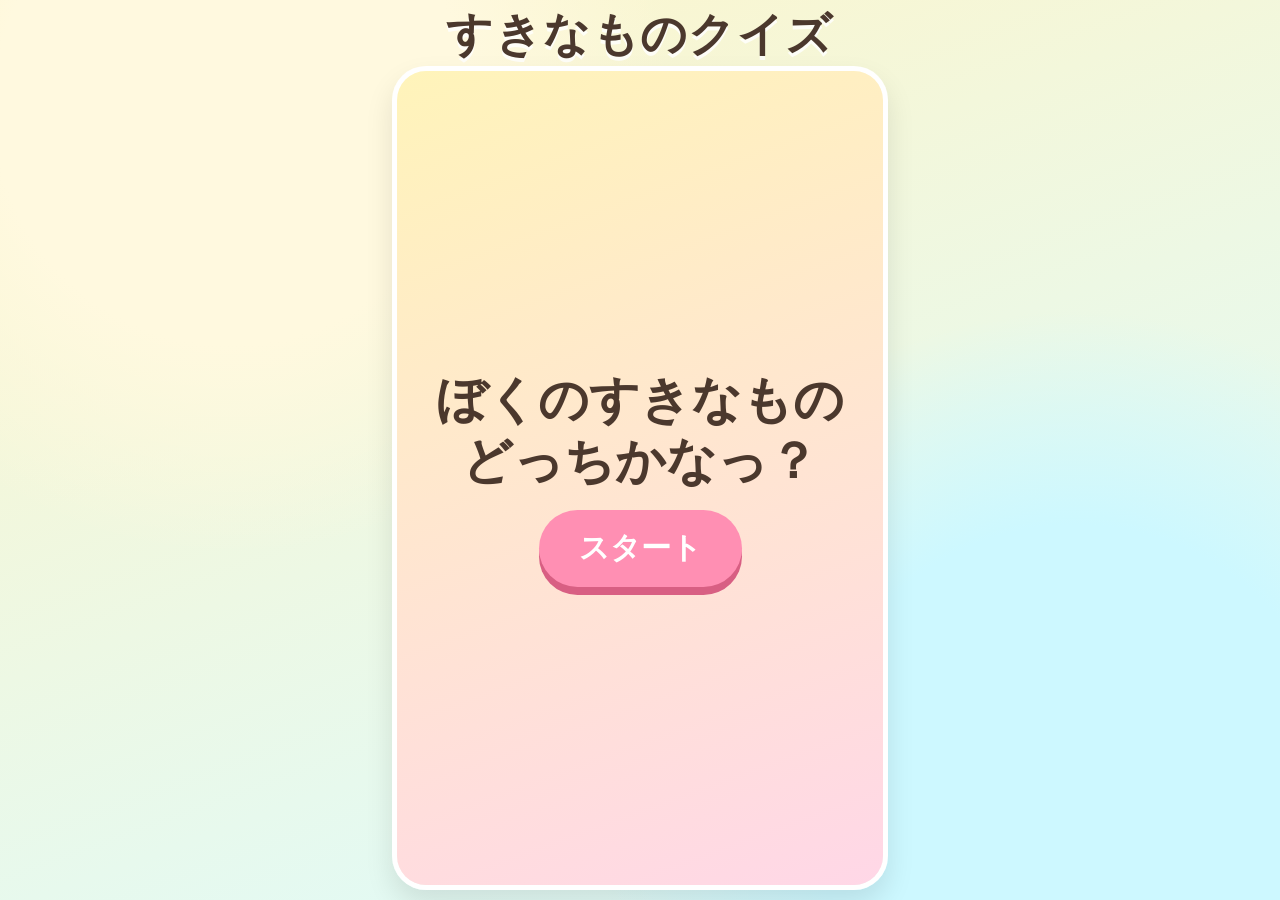
==== commit 0ae8dc92: "Add files via upload" ====
--- a/index.html
+++ b/index.html
@@ -6,67 +6,76 @@
 <title>どうぶつ すきなものクイズ</title>
 <style>
   :root{
-    --bg1:#fff7d6;
-    --bg2:#dff7ff;
-    --main:#ff8fb3;
-    --accent:#ffd166;
-    --text:#4b3b2f;
-    --ok:#ff5c8a;
-    --ng:#6aa9ff;
+    --cream:#fff5c9;
+    --sky:#dbfbff;
+    --ink:#4b382d;
+    --card:#fffef8;
+    --shadow:#f0d28b;
+    --pink:#ff8fb3;
+    --blue:#63a8ff;
   }
   *{box-sizing:border-box}
+  html,body{margin:0; min-height:100%; overflow:hidden;}
   body{
-    margin:0;
-    min-height:100vh;
     font-family:-apple-system,BlinkMacSystemFont,"Hiragino Sans","Yu Gothic",sans-serif;
-    background:linear-gradient(160deg,var(--bg1),var(--bg2));
-    color:var(--text);
-    display:flex;
-    justify-content:center;
-    align-items:center;
-    overflow:hidden;
+    background:
+      radial-gradient(circle at 18% 12%, #fff9df 0 18%, transparent 34%),
+      radial-gradient(circle at 84% 88%, #cdf8ff 0 20%, transparent 36%),
+      linear-gradient(160deg,var(--cream),var(--sky));
+    color:var(--ink);
   }
   .app{
+    height:100dvh;
     width:min(100vw,520px);
-    min-height:100vh;
-    padding:calc(env(safe-area-inset-top) + 14px) 18px calc(env(safe-area-inset-bottom) + 18px);
+    margin:0 auto;
+    padding:calc(env(safe-area-inset-top) + 8px) 12px calc(env(safe-area-inset-bottom) + 10px);
     display:flex;
     flex-direction:column;
-    gap:14px;
+    gap:8px;
   }
   .title{
     text-align:center;
-    font-weight:900;
-    font-size:clamp(24px,7vw,38px);
+    font-weight:1000;
+    font-size:clamp(30px,9vw,46px);
+    line-height:1.05;
     letter-spacing:.03em;
-    line-height:1.2;
-    text-shadow:0 3px 0 rgba(255,255,255,.8);
+    text-shadow:0 4px 0 rgba(255,255,255,.8);
+    padding-top:2px;
   }
   .stage{
     flex:1;
-    background:rgba(255,255,255,.7);
-    border:4px solid rgba(255,255,255,.95);
+    min-height:0;
+    background:rgba(255,254,248,.82);
+    border:5px solid rgba(255,255,255,.96);
     border-radius:34px;
-    box-shadow:0 16px 35px rgba(0,0,0,.12);
-    padding:18px;
-    display:flex;
-    flex-direction:column;
-    align-items:center;
-    justify-content:space-between;
+    box-shadow:0 14px 28px rgba(0,0,0,.10);
+    padding:10px 12px 12px;
+    display:grid;
+    grid-template-rows:auto 1fr auto auto;
+    gap:8px;
     position:relative;
     overflow:hidden;
   }
   .question{
     text-align:center;
-    font-size:clamp(22px,7vw,34px);
-    font-weight:900;
-    min-height:52px;
+    font-size:clamp(31px,9vw,46px);
+    font-weight:1000;
+    line-height:1.05;
+    padding-top:4px;
+  }
+  .animalWrap{
+    display:flex;
+    align-items:center;
+    justify-content:center;
+    min-height:0;
+    position:relative;
   }
   .character{
-    font-size:clamp(88px,30vw,150px);
-    filter:drop-shadow(0 8px 0 rgba(0,0,0,.08));
+    font-size:clamp(145px,42vw,220px);
+    line-height:1;
+    filter:drop-shadow(0 9px 0 rgba(0,0,0,.08));
     transition:transform .25s ease;
-    line-height:1;
+    transform-origin:center bottom;
   }
   .character.happy{ animation:jump .55s ease; }
   @keyframes jump{
@@ -74,68 +83,71 @@
     35%{transform:translateY(-28px) scale(1.12) rotate(-4deg)}
     70%{transform:translateY(0) scale(1.05) rotate(4deg)}
   }
+  .message{
+    text-align:center;
+    font-size:clamp(32px,10vw,48px);
+    font-weight:1000;
+    line-height:1.05;
+    min-height:50px;
+  }
+  .message.ok{color:#ff4f86}
+  .message.ng{color:var(--blue)}
   .choices{
     display:grid;
     grid-template-columns:1fr 1fr;
-    gap:14px;
+    gap:12px;
     width:100%;
   }
   button.choice{
     border:0;
-    border-radius:28px;
+    border-radius:30px;
     background:white;
-    padding:16px 8px;
-    min-height:150px;
-    font-size:clamp(58px,20vw,100px);
-    box-shadow:0 8px 0 #f0d6a2,0 14px 24px rgba(0,0,0,.12);
+    min-height:clamp(146px,22vh,190px);
+    padding:8px;
+    font-size:clamp(76px,23vw,122px);
+    box-shadow:0 9px 0 var(--shadow),0 13px 22px rgba(0,0,0,.10);
     transform:translateY(0);
     transition:transform .08s ease, box-shadow .08s ease;
   }
   button.choice:active{
     transform:translateY(7px);
-    box-shadow:0 1px 0 #f0d6a2,0 8px 18px rgba(0,0,0,.1);
-  }
-  .message{
-    text-align:center;
-    font-size:clamp(26px,9vw,42px);
-    font-weight:1000;
-    min-height:55px;
-  }
-  .message.ok{color:var(--ok)}
-  .message.ng{color:var(--ng)}
+    box-shadow:0 2px 0 var(--shadow),0 8px 15px rgba(0,0,0,.08);
+  }
   .start{
     position:absolute;
     inset:0;
-    background:linear-gradient(160deg,#fff3b0,#ffd6e7);
+    background:linear-gradient(160deg,#fff4ba,#ffd7e7);
     display:flex;
     align-items:center;
     justify-content:center;
     flex-direction:column;
-    gap:20px;
+    gap:18px;
     z-index:5;
     padding:24px;
     text-align:center;
   }
   .start h1{
     margin:0;
-    font-size:clamp(30px,10vw,48px);
-    line-height:1.25;
+    font-size:clamp(32px,10vw,50px);
+    line-height:1.22;
+    font-weight:1000;
   }
   .start button{
     border:0;
-    background:var(--main);
+    background:var(--pink);
     color:white;
-    font-weight:900;
-    font-size:28px;
-    padding:18px 36px;
+    font-weight:1000;
+    font-size:30px;
+    padding:18px 40px;
     border-radius:999px;
     box-shadow:0 8px 0 #d85f83;
   }
   .sparkle{
     position:absolute;
     pointer-events:none;
-    font-size:34px;
+    font-size:38px;
     animation:pop 800ms ease forwards;
+    z-index:4;
   }
   @keyframes pop{
     0%{opacity:0; transform:scale(.2) translateY(20px)}
@@ -153,7 +165,7 @@
       <button id="startBtn">スタート</button>
     </div>
     <div class="question" id="question">どっちかなっ？</div>
-    <div class="character" id="character">🐰</div>
+    <div class="animalWrap"><div class="character" id="character">🐰</div></div>
     <div class="message" id="message"></div>
     <div class="choices">
       <button class="choice" id="left"></button>
@@ -188,7 +200,6 @@
 
 let current = null;
 let locked = false;
-let voiceReady = false;
 
 const start = document.getElementById("start");
 const startBtn = document.getElementById("startBtn");
@@ -205,7 +216,7 @@
     const u = new SpeechSynthesisUtterance(text);
     u.lang = "ja-JP";
     u.rate = 1.18;
-    u.pitch = 1.82;
+    u.pitch = 1.86;
     u.volume = 1;
     window.speechSynthesis.speak(u);
   }catch(e){}
@@ -226,16 +237,16 @@
   left.textContent = opts[0];
   right.textContent = opts[1];
   question.textContent = "どっちかなっ？";
-  setTimeout(()=>speak("どっちかなっ？"), 180);
+  setTimeout(()=>speak("どっちかなっ？"), 160);
 }
 
 function sparkle(){
-  for(let i=0;i<10;i++){
+  for(let i=0;i<12;i++){
     const s = document.createElement("div");
     s.className = "sparkle";
     s.textContent = ["✨","⭐","💖","🎉"][Math.floor(Math.random()*4)];
-    s.style.left = (20 + Math.random()*60) + "%";
-    s.style.top = (24 + Math.random()*35) + "%";
+    s.style.left = (18 + Math.random()*64) + "%";
+    s.style.top = (18 + Math.random()*42) + "%";
     document.querySelector(".stage").appendChild(s);
     setTimeout(()=>s.remove(), 850);
   }
@@ -250,7 +261,7 @@
     character.classList.add("happy");
     sparkle();
     speak("あたりっ！");
-    setTimeout(nextProblem, 1100);
+    setTimeout(nextProblem, 1050);
   }else{
     message.textContent = "ちがうよー";
     message.className = "message ng";
@@ -259,7 +270,6 @@
 }
 
 startBtn.addEventListener("click", ()=>{
-  voiceReady = true;
   start.style.display = "none";
   nextProblem();
 });
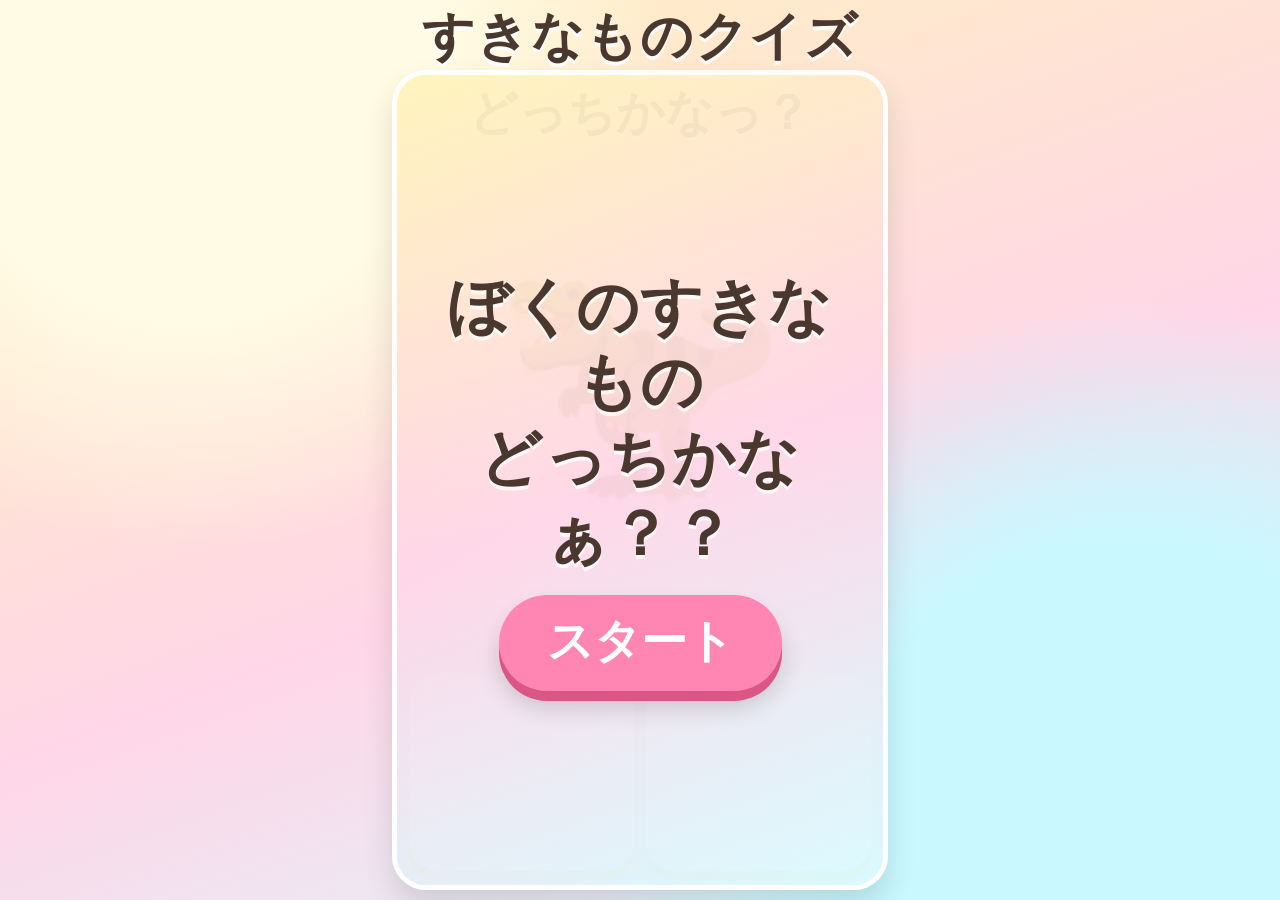
==== commit 3c83e0d8: "Add files via upload" ====
--- a/index.html
+++ b/index.html
@@ -3,169 +3,189 @@
 <head>
 <meta charset="UTF-8">
 <meta name="viewport" content="width=device-width, initial-scale=1, viewport-fit=cover">
-<title>どうぶつ すきなものクイズ</title>
+<title>すきなものクイズ</title>
 <style>
   :root{
-    --cream:#fff5c9;
-    --sky:#dbfbff;
-    --ink:#4b382d;
-    --card:#fffef8;
-    --shadow:#f0d28b;
-    --pink:#ff8fb3;
-    --blue:#63a8ff;
-  }
-  *{box-sizing:border-box}
-  html,body{margin:0; min-height:100%; overflow:hidden;}
+    --ink:#4a382f;
+    --cream:#fff5bd;
+    --pink:#ffd6e7;
+    --sky:#d9fbff;
+    --button:#ff85b3;
+    --buttonDark:#d95782;
+    --shadow:#efd28c;
+    --ok:#ff4f8b;
+    --ng:#5aa5ff;
+  }
+  *{box-sizing:border-box;-webkit-tap-highlight-color:transparent}
+  html,body{margin:0;height:100%;overflow:hidden;}
   body{
     font-family:-apple-system,BlinkMacSystemFont,"Hiragino Sans","Yu Gothic",sans-serif;
+    color:var(--ink);
     background:
-      radial-gradient(circle at 18% 12%, #fff9df 0 18%, transparent 34%),
-      radial-gradient(circle at 84% 88%, #cdf8ff 0 20%, transparent 36%),
-      linear-gradient(160deg,var(--cream),var(--sky));
-    color:var(--ink);
+      radial-gradient(circle at 15% 8%, #fffbe5 0 18%, transparent 35%),
+      radial-gradient(circle at 88% 92%, #c9f8ff 0 20%, transparent 38%),
+      linear-gradient(160deg,var(--cream),var(--pink) 56%,var(--sky));
   }
   .app{
+    width:min(100vw,520px);
     height:100dvh;
-    width:min(100vw,520px);
     margin:0 auto;
-    padding:calc(env(safe-area-inset-top) + 8px) 12px calc(env(safe-area-inset-bottom) + 10px);
+    padding:calc(env(safe-area-inset-top) + 10px) 12px calc(env(safe-area-inset-bottom) + 10px);
     display:flex;
     flex-direction:column;
     gap:8px;
   }
   .title{
     text-align:center;
-    font-weight:1000;
-    font-size:clamp(30px,9vw,46px);
-    line-height:1.05;
+    font-size:clamp(34px,10vw,52px);
+    line-height:1;
+    font-weight:1000;
     letter-spacing:.03em;
-    text-shadow:0 4px 0 rgba(255,255,255,.8);
-    padding-top:2px;
+    text-shadow:0 4px 0 rgba(255,255,255,.85);
   }
   .stage{
     flex:1;
     min-height:0;
-    background:rgba(255,254,248,.82);
-    border:5px solid rgba(255,255,255,.96);
+    position:relative;
+    overflow:hidden;
     border-radius:34px;
-    box-shadow:0 14px 28px rgba(0,0,0,.10);
-    padding:10px 12px 12px;
+    border:5px solid rgba(255,255,255,.95);
+    background:
+      radial-gradient(circle at 50% 45%, rgba(255,255,255,.9) 0 28%, transparent 55%),
+      linear-gradient(160deg,rgba(255,248,191,.78),rgba(255,218,230,.78),rgba(224,251,255,.78));
+    box-shadow:0 16px 30px rgba(0,0,0,.12);
     display:grid;
     grid-template-rows:auto 1fr auto auto;
-    gap:8px;
-    position:relative;
-    overflow:hidden;
+    gap:6px;
+    padding:12px 12px 14px;
   }
   .question{
     text-align:center;
-    font-size:clamp(31px,9vw,46px);
-    font-weight:1000;
-    line-height:1.05;
-    padding-top:4px;
-  }
-  .animalWrap{
+    font-size:clamp(34px,9.7vw,48px);
+    font-weight:1000;
+    line-height:1.08;
+    min-height:52px;
+    text-shadow:0 3px 0 rgba(255,255,255,.65);
+  }
+  .animalArea{
     display:flex;
     align-items:center;
     justify-content:center;
     min-height:0;
     position:relative;
   }
-  .character{
-    font-size:clamp(145px,42vw,220px);
+  .animal{
+    font-size:clamp(155px,46vw,235px);
     line-height:1;
-    filter:drop-shadow(0 9px 0 rgba(0,0,0,.08));
-    transition:transform .25s ease;
     transform-origin:center bottom;
-  }
-  .character.happy{ animation:jump .55s ease; }
-  @keyframes jump{
+    filter:drop-shadow(0 10px 0 rgba(0,0,0,.08));
+  }
+  .animal.happy{animation:happyJump .62s ease}
+  .animal.shake{animation:shake .28s ease}
+  @keyframes happyJump{
     0%,100%{transform:translateY(0) scale(1)}
-    35%{transform:translateY(-28px) scale(1.12) rotate(-4deg)}
-    70%{transform:translateY(0) scale(1.05) rotate(4deg)}
+    32%{transform:translateY(-34px) scale(1.16) rotate(-5deg)}
+    65%{transform:translateY(0) scale(1.06) rotate(5deg)}
+  }
+  @keyframes shake{
+    0%,100%{transform:translateX(0)}
+    30%{transform:translateX(-10px)}
+    65%{transform:translateX(10px)}
   }
   .message{
     text-align:center;
-    font-size:clamp(32px,10vw,48px);
-    font-weight:1000;
+    font-size:clamp(34px,10vw,50px);
+    font-weight:1000;
+    min-height:54px;
     line-height:1.05;
-    min-height:50px;
-  }
-  .message.ok{color:#ff4f86}
-  .message.ng{color:var(--blue)}
+    text-shadow:0 3px 0 rgba(255,255,255,.7);
+  }
+  .message.ok{color:var(--ok)}
+  .message.ng{color:var(--ng)}
   .choices{
     display:grid;
     grid-template-columns:1fr 1fr;
     gap:12px;
-    width:100%;
-  }
-  button.choice{
+  }
+  .choice{
     border:0;
     border-radius:30px;
-    background:white;
-    min-height:clamp(146px,22vh,190px);
+    background:rgba(255,255,255,.96);
+    min-height:clamp(150px,23vh,198px);
+    font-size:clamp(78px,24vw,126px);
+    box-shadow:0 10px 0 var(--shadow),0 15px 22px rgba(0,0,0,.10);
+    display:flex;
+    align-items:center;
+    justify-content:center;
     padding:8px;
-    font-size:clamp(76px,23vw,122px);
-    box-shadow:0 9px 0 var(--shadow),0 13px 22px rgba(0,0,0,.10);
-    transform:translateY(0);
-    transition:transform .08s ease, box-shadow .08s ease;
-  }
-  button.choice:active{
+  }
+  .choice:active{
     transform:translateY(7px);
-    box-shadow:0 2px 0 var(--shadow),0 8px 15px rgba(0,0,0,.08);
-  }
-  .start{
+    box-shadow:0 3px 0 var(--shadow),0 8px 16px rgba(0,0,0,.10);
+  }
+  .startScreen{
     position:absolute;
     inset:0;
-    background:linear-gradient(160deg,#fff4ba,#ffd7e7);
+    z-index:10;
     display:flex;
     align-items:center;
     justify-content:center;
     flex-direction:column;
-    gap:18px;
-    z-index:5;
-    padding:24px;
+    gap:24px;
+    padding:22px;
     text-align:center;
-  }
-  .start h1{
+    background:linear-gradient(160deg,rgba(255,245,189,.95),rgba(255,214,231,.95),rgba(217,251,255,.95));
+  }
+  .startScreen h2{
     margin:0;
-    font-size:clamp(32px,10vw,50px);
+    font-size:clamp(42px,12vw,62px);
     line-height:1.22;
     font-weight:1000;
-  }
-  .start button{
+    letter-spacing:.02em;
+    text-shadow:0 4px 0 rgba(255,255,255,.75);
+  }
+  .startBtn{
     border:0;
-    background:var(--pink);
+    border-radius:999px;
+    background:var(--button);
     color:white;
-    font-weight:1000;
-    font-size:30px;
-    padding:18px 40px;
-    border-radius:999px;
-    box-shadow:0 8px 0 #d85f83;
+    font-size:clamp(32px,9vw,46px);
+    font-weight:1000;
+    padding:16px 48px 18px;
+    box-shadow:0 10px 0 var(--buttonDark),0 16px 24px rgba(0,0,0,.16);
+  }
+  .startBtn:active{
+    transform:translateY(7px);
+    box-shadow:0 3px 0 var(--buttonDark),0 8px 14px rgba(0,0,0,.14);
   }
   .sparkle{
     position:absolute;
+    z-index:20;
     pointer-events:none;
-    font-size:38px;
-    animation:pop 800ms ease forwards;
-    z-index:4;
-  }
-  @keyframes pop{
-    0%{opacity:0; transform:scale(.2) translateY(20px)}
+    font-size:36px;
+    animation:sparklePop 1000ms ease forwards;
+  }
+  @keyframes sparklePop{
+    0%{opacity:0; transform:scale(.2) translateY(28px) rotate(0)}
     35%{opacity:1}
-    100%{opacity:0; transform:scale(1.6) translateY(-70px)}
+    100%{opacity:0; transform:scale(1.7) translateY(-78px) rotate(18deg)}
   }
 </style>
 </head>
 <body>
 <div class="app">
   <div class="title">すきなものクイズ</div>
-  <div class="stage">
-    <div class="start" id="start">
-      <h1>ぼくのすきなもの<br>どっちかなっ？</h1>
-      <button id="startBtn">スタート</button>
+
+  <div class="stage" id="stage">
+    <div class="startScreen" id="startScreen">
+      <h2>ぼくのすきなもの<br>どっちかなぁ？？</h2>
+      <button class="startBtn" id="startBtn">スタート</button>
     </div>
+
     <div class="question" id="question">どっちかなっ？</div>
-    <div class="animalWrap"><div class="character" id="character">🐰</div></div>
+    <div class="animalArea">
+      <div class="animal" id="animal">🦖</div>
+    </div>
     <div class="message" id="message"></div>
     <div class="choices">
       <button class="choice" id="left"></button>
@@ -176,13 +196,14 @@
 
 <script>
 const problems = [
+  {animal:"🦖", like:"🍖", wrong:"🌸"},
   {animal:"🐰", like:"🥕", wrong:"🍖"},
   {animal:"🐱", like:"🐟", wrong:"🥕"},
   {animal:"🐶", like:"🦴", wrong:"🌿"},
   {animal:"🐼", like:"🎋", wrong:"🍖"},
   {animal:"🐵", like:"🍌", wrong:"🐟"},
   {animal:"🐘", like:"🍎", wrong:"🦴"},
-  {animal:"🦁", like:"🍖", wrong:"🥕"},
+  {animal:"🦁", like:"🍖", wrong:"🌸"},
   {animal:"🦊", like:"🍇", wrong:"🎋"},
   {animal:"🐻", like:"🍯", wrong:"🌿"},
   {animal:"🐭", like:"🧀", wrong:"🍖"},
@@ -191,7 +212,6 @@
   {animal:"🦋", like:"🌼", wrong:"🦴"},
   {animal:"🐞", like:"🍃", wrong:"🐟"},
   {animal:"🦗", like:"🌿", wrong:"🍯"},
-  {animal:"🦖", like:"🍖", wrong:"🌸"},
   {animal:"🐴", like:"🥕", wrong:"🐟"},
   {animal:"🐔", like:"🌽", wrong:"🦴"},
   {animal:"🐧", like:"🐟", wrong:"🍌"},
@@ -200,79 +220,112 @@
 
 let current = null;
 let locked = false;
-
-const start = document.getElementById("start");
+let lastAnimal = "";
+
+const stage = document.getElementById("stage");
+const startScreen = document.getElementById("startScreen");
 const startBtn = document.getElementById("startBtn");
 const question = document.getElementById("question");
-const character = document.getElementById("character");
+const animal = document.getElementById("animal");
 const message = document.getElementById("message");
 const left = document.getElementById("left");
 const right = document.getElementById("right");
 
-function speak(text){
-  try{
-    if(!("speechSynthesis" in window)) return;
-    window.speechSynthesis.cancel();
-    const u = new SpeechSynthesisUtterance(text);
-    u.lang = "ja-JP";
-    u.rate = 1.18;
-    u.pitch = 1.86;
-    u.volume = 1;
-    window.speechSynthesis.speak(u);
-  }catch(e){}
-}
-
-function shuffle(a){
-  return a.sort(()=>Math.random()-0.5);
+function speak(text, opts={}){
+  return new Promise(resolve=>{
+    try{
+      if(!("speechSynthesis" in window)){ resolve(); return; }
+      speechSynthesis.cancel();
+      const u = new SpeechSynthesisUtterance(text);
+      u.lang = "ja-JP";
+      u.pitch = opts.pitch || 2.05;
+      u.rate = opts.rate || 0.92;
+      u.volume = 1;
+      u.onend = () => resolve();
+      speechSynthesis.speak(u);
+      setTimeout(resolve, opts.fallback || 3200);
+    }catch(e){ resolve(); }
+  });
+}
+
+function sparkle(count=14, center=false){
+  const icons = ["✨","⭐","💖","🌟","🎉"];
+  for(let i=0;i<count;i++){
+    const s = document.createElement("div");
+    s.className = "sparkle";
+    s.textContent = icons[Math.floor(Math.random()*icons.length)];
+    if(center){
+      s.style.left = (24 + Math.random()*52) + "%";
+      s.style.top = (34 + Math.random()*28) + "%";
+    }else{
+      s.style.left = (12 + Math.random()*76) + "%";
+      s.style.top = (12 + Math.random()*60) + "%";
+    }
+    stage.appendChild(s);
+    setTimeout(()=>s.remove(), 1050);
+  }
+}
+
+function shuffle(arr){
+  return arr.sort(()=>Math.random()-0.5);
 }
 
 function nextProblem(){
   locked = false;
   message.textContent = "";
   message.className = "message";
-  character.classList.remove("happy");
-  current = problems[Math.floor(Math.random()*problems.length)];
-  character.textContent = current.animal;
+  animal.classList.remove("happy","shake");
+
+  let p = problems[Math.floor(Math.random()*problems.length)];
+  if(problems.length > 1){
+    while(p.animal === lastAnimal){
+      p = problems[Math.floor(Math.random()*problems.length)];
+    }
+  }
+  current = p;
+  lastAnimal = p.animal;
+
+  animal.textContent = current.animal;
   const opts = shuffle([current.like, current.wrong]);
   left.textContent = opts[0];
   right.textContent = opts[1];
   question.textContent = "どっちかなっ？";
-  setTimeout(()=>speak("どっちかなっ？"), 160);
-}
-
-function sparkle(){
-  for(let i=0;i<12;i++){
-    const s = document.createElement("div");
-    s.className = "sparkle";
-    s.textContent = ["✨","⭐","💖","🎉"][Math.floor(Math.random()*4)];
-    s.style.left = (18 + Math.random()*64) + "%";
-    s.style.top = (18 + Math.random()*42) + "%";
-    document.querySelector(".stage").appendChild(s);
-    setTimeout(()=>s.remove(), 850);
-  }
+
+  setTimeout(()=>speak("どっちかなっ？", {rate:1.08, pitch:2.02, fallback:1800}), 180);
 }
 
 function answer(choice){
   if(locked) return;
+
   if(choice === current.like){
     locked = true;
     message.textContent = "あたりっ！";
     message.className = "message ok";
-    character.classList.add("happy");
-    sparkle();
-    speak("あたりっ！");
+    animal.classList.remove("shake");
+    animal.classList.add("happy");
+    sparkle(16, true);
+    speak("あたりっ！", {rate:1.12, pitch:2.06, fallback:1300});
     setTimeout(nextProblem, 1050);
   }else{
     message.textContent = "ちがうよー";
     message.className = "message ng";
-    speak("ちがうよー");
-  }
-}
-
-startBtn.addEventListener("click", ()=>{
-  start.style.display = "none";
-  nextProblem();
+    animal.classList.remove("shake");
+    void animal.offsetWidth;
+    animal.classList.add("shake");
+    speak("ちがうよー", {rate:0.98, pitch:1.92, fallback:1500});
+  }
+}
+
+startBtn.addEventListener("click", async ()=>{
+  startBtn.disabled = true;
+  sparkle(26, true);
+  await speak("ぼくのすきなもの、どっちかなぁ？", {rate:0.86, pitch:2.12, fallback:3600});
+  setTimeout(()=>{
+    startScreen.style.display = "none";
+    nextProblem();
+  }, 350);
 });
+
 left.addEventListener("click", ()=>answer(left.textContent));
 right.addEventListener("click", ()=>answer(right.textContent));
 </script>
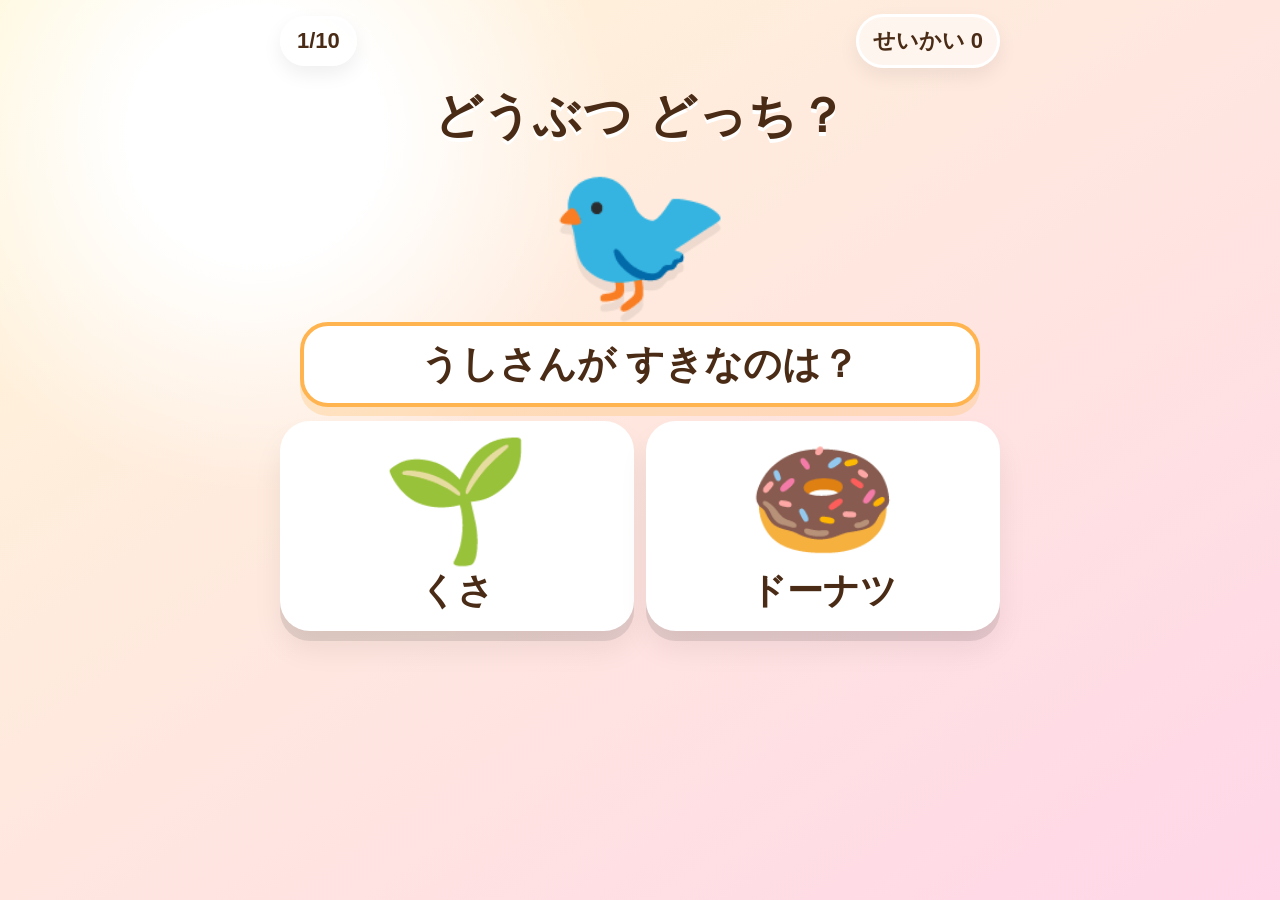
==== commit d9f3e045: "Add files via upload" ====
--- a/index.html
+++ b/index.html
@@ -1,333 +1,72 @@
-<!DOCTYPE html>
+<!doctype html>
 <html lang="ja">
 <head>
-<meta charset="UTF-8">
-<meta name="viewport" content="width=device-width, initial-scale=1, viewport-fit=cover">
-<title>すきなものクイズ</title>
+<meta charset="utf-8" />
+<meta name="viewport" content="width=device-width, initial-scale=1, viewport-fit=cover" />
+<title>どうぶつ どっち？</title>
+<link rel="manifest" href="manifest.webmanifest">
+<meta name="theme-color" content="#ffd76a">
+<link rel="apple-touch-icon" href="icon-180.png">
 <style>
-  :root{
-    --ink:#4a382f;
-    --cream:#fff5bd;
-    --pink:#ffd6e7;
-    --sky:#d9fbff;
-    --button:#ff85b3;
-    --buttonDark:#d95782;
-    --shadow:#efd28c;
-    --ok:#ff4f8b;
-    --ng:#5aa5ff;
-  }
-  *{box-sizing:border-box;-webkit-tap-highlight-color:transparent}
-  html,body{margin:0;height:100%;overflow:hidden;}
-  body{
-    font-family:-apple-system,BlinkMacSystemFont,"Hiragino Sans","Yu Gothic",sans-serif;
-    color:var(--ink);
-    background:
-      radial-gradient(circle at 15% 8%, #fffbe5 0 18%, transparent 35%),
-      radial-gradient(circle at 88% 92%, #c9f8ff 0 20%, transparent 38%),
-      linear-gradient(160deg,var(--cream),var(--pink) 56%,var(--sky));
-  }
-  .app{
-    width:min(100vw,520px);
-    height:100dvh;
-    margin:0 auto;
-    padding:calc(env(safe-area-inset-top) + 10px) 12px calc(env(safe-area-inset-bottom) + 10px);
-    display:flex;
-    flex-direction:column;
-    gap:8px;
-  }
-  .title{
-    text-align:center;
-    font-size:clamp(34px,10vw,52px);
-    line-height:1;
-    font-weight:1000;
-    letter-spacing:.03em;
-    text-shadow:0 4px 0 rgba(255,255,255,.85);
-  }
-  .stage{
-    flex:1;
-    min-height:0;
-    position:relative;
-    overflow:hidden;
-    border-radius:34px;
-    border:5px solid rgba(255,255,255,.95);
-    background:
-      radial-gradient(circle at 50% 45%, rgba(255,255,255,.9) 0 28%, transparent 55%),
-      linear-gradient(160deg,rgba(255,248,191,.78),rgba(255,218,230,.78),rgba(224,251,255,.78));
-    box-shadow:0 16px 30px rgba(0,0,0,.12);
-    display:grid;
-    grid-template-rows:auto 1fr auto auto;
-    gap:6px;
-    padding:12px 12px 14px;
-  }
-  .question{
-    text-align:center;
-    font-size:clamp(34px,9.7vw,48px);
-    font-weight:1000;
-    line-height:1.08;
-    min-height:52px;
-    text-shadow:0 3px 0 rgba(255,255,255,.65);
-  }
-  .animalArea{
-    display:flex;
-    align-items:center;
-    justify-content:center;
-    min-height:0;
-    position:relative;
-  }
-  .animal{
-    font-size:clamp(155px,46vw,235px);
-    line-height:1;
-    transform-origin:center bottom;
-    filter:drop-shadow(0 10px 0 rgba(0,0,0,.08));
-  }
-  .animal.happy{animation:happyJump .62s ease}
-  .animal.shake{animation:shake .28s ease}
-  @keyframes happyJump{
-    0%,100%{transform:translateY(0) scale(1)}
-    32%{transform:translateY(-34px) scale(1.16) rotate(-5deg)}
-    65%{transform:translateY(0) scale(1.06) rotate(5deg)}
-  }
-  @keyframes shake{
-    0%,100%{transform:translateX(0)}
-    30%{transform:translateX(-10px)}
-    65%{transform:translateX(10px)}
-  }
-  .message{
-    text-align:center;
-    font-size:clamp(34px,10vw,50px);
-    font-weight:1000;
-    min-height:54px;
-    line-height:1.05;
-    text-shadow:0 3px 0 rgba(255,255,255,.7);
-  }
-  .message.ok{color:var(--ok)}
-  .message.ng{color:var(--ng)}
-  .choices{
-    display:grid;
-    grid-template-columns:1fr 1fr;
-    gap:12px;
-  }
-  .choice{
-    border:0;
-    border-radius:30px;
-    background:rgba(255,255,255,.96);
-    min-height:clamp(150px,23vh,198px);
-    font-size:clamp(78px,24vw,126px);
-    box-shadow:0 10px 0 var(--shadow),0 15px 22px rgba(0,0,0,.10);
-    display:flex;
-    align-items:center;
-    justify-content:center;
-    padding:8px;
-  }
-  .choice:active{
-    transform:translateY(7px);
-    box-shadow:0 3px 0 var(--shadow),0 8px 16px rgba(0,0,0,.10);
-  }
-  .startScreen{
-    position:absolute;
-    inset:0;
-    z-index:10;
-    display:flex;
-    align-items:center;
-    justify-content:center;
-    flex-direction:column;
-    gap:24px;
-    padding:22px;
-    text-align:center;
-    background:linear-gradient(160deg,rgba(255,245,189,.95),rgba(255,214,231,.95),rgba(217,251,255,.95));
-  }
-  .startScreen h2{
-    margin:0;
-    font-size:clamp(42px,12vw,62px);
-    line-height:1.22;
-    font-weight:1000;
-    letter-spacing:.02em;
-    text-shadow:0 4px 0 rgba(255,255,255,.75);
-  }
-  .startBtn{
-    border:0;
-    border-radius:999px;
-    background:var(--button);
-    color:white;
-    font-size:clamp(32px,9vw,46px);
-    font-weight:1000;
-    padding:16px 48px 18px;
-    box-shadow:0 10px 0 var(--buttonDark),0 16px 24px rgba(0,0,0,.16);
-  }
-  .startBtn:active{
-    transform:translateY(7px);
-    box-shadow:0 3px 0 var(--buttonDark),0 8px 14px rgba(0,0,0,.14);
-  }
-  .sparkle{
-    position:absolute;
-    z-index:20;
-    pointer-events:none;
-    font-size:36px;
-    animation:sparklePop 1000ms ease forwards;
-  }
-  @keyframes sparklePop{
-    0%{opacity:0; transform:scale(.2) translateY(28px) rotate(0)}
-    35%{opacity:1}
-    100%{opacity:0; transform:scale(1.7) translateY(-78px) rotate(18deg)}
-  }
+:root{--bg1:#fff7d7;--bg2:#ffd6e8;--main:#ff8a3d;--accent:#ff5fa2;--card:#fff;--text:#4a2b15;}
+*{box-sizing:border-box;-webkit-tap-highlight-color:transparent}html,body{height:100%;margin:0;font-family:-apple-system,BlinkMacSystemFont,"Hiragino Maru Gothic ProN","Hiragino Sans","Yu Gothic",sans-serif;color:var(--text);overflow:hidden}body{background:radial-gradient(circle at 20% 15%,#fff 0 10%,transparent 28%),linear-gradient(145deg,var(--bg1),var(--bg2));}.app{min-height:100dvh;padding:calc(env(safe-area-inset-top) + 14px) 14px calc(env(safe-area-inset-bottom) + 14px);display:flex;flex-direction:column;align-items:center;gap:12px;position:relative}.top{width:min(720px,100%);display:flex;justify-content:space-between;align-items:center;gap:10px}.badge{background:#fff8;border:3px solid #fff;border-radius:999px;padding:9px 14px;font-weight:900;box-shadow:0 8px 20px #0001;font-size:clamp(16px,4vw,22px)}.title{font-weight:1000;font-size:clamp(26px,8vw,48px);letter-spacing:.02em;text-align:center;text-shadow:0 4px 0 #fff;margin:4px 0 0}.maro{font-size:clamp(64px,22vw,150px);filter:drop-shadow(0 10px 0 #0001);line-height:1;transition:transform .25s ease}.maro.happy{animation:bounce .75s ease 3}.speech{background:white;border:4px solid #ffb44f;border-radius:28px;padding:13px 18px;width:min(680px,96%);font-size:clamp(21px,6vw,38px);font-weight:1000;text-align:center;box-shadow:0 9px 0 #ffb44f44}.choices{display:grid;grid-template-columns:1fr 1fr;gap:12px;width:min(720px,100%);margin-top:2px}.choice{border:0;border-radius:30px;background:white;padding:18px 8px 15px;min-height:170px;box-shadow:0 10px 0 #00000018,0 18px 30px #0001;font-weight:1000;color:var(--text);display:flex;flex-direction:column;align-items:center;justify-content:center;gap:8px;font-size:clamp(21px,5.8vw,36px);touch-action:manipulation}.choice:active{transform:translateY(5px);box-shadow:0 5px 0 #00000018}.emoji{font-size:clamp(56px,19vw,120px);line-height:1}.choice.correct{background:#eaffd7;animation:pop .45s ease}.choice.wrong{background:#ffe2e2;animation:shake .35s ease}.choice.disabled{pointer-events:none}.feedback{height:46px;font-size:clamp(24px,7vw,44px);font-weight:1000;text-align:center}.overlay{position:fixed;inset:0;background:linear-gradient(145deg,#fff3c1,#ffd4ea);display:none;align-items:center;justify-content:center;padding:20px;z-index:10}.overlay.show{display:flex}.result{width:min(680px,96%);background:white;border-radius:38px;padding:28px 20px;text-align:center;box-shadow:0 18px 50px #0002;border:5px solid #fff}.result .big{font-size:clamp(40px,13vw,86px);font-weight:1000;margin:4px 0}.result .bird{font-size:clamp(84px,26vw,170px);animation:bounce 1s ease infinite}.result .score{font-size:clamp(30px,9vw,62px);font-weight:1000;color:#ff6b35}.result .msg{font-size:clamp(28px,8vw,56px);font-weight:1000;margin:10px 0 18px}.again{border:0;border-radius:999px;background:linear-gradient(180deg,#ff91c3,#ff5fa2);color:white;font-size:clamp(24px,7vw,46px);font-weight:1000;padding:18px 28px;box-shadow:0 10px 0 #c93a76;touch-action:manipulation}.again:active{transform:translateY(6px);box-shadow:0 4px 0 #c93a76}.sparkle{position:fixed;pointer-events:none;font-size:32px;z-index:20;animation:fly 1.25s ease-out forwards}.confetti{position:fixed;width:12px;height:18px;top:-20px;border-radius:3px;z-index:19;animation:fall 1.9s linear forwards}.hidden{display:none!important}@keyframes bounce{0%,100%{transform:translateY(0) scale(1)}35%{transform:translateY(-18px) scale(1.08)}65%{transform:translateY(4px) scale(.98)}}@keyframes pop{0%{transform:scale(1)}45%{transform:scale(1.08)}100%{transform:scale(1)}}@keyframes shake{0%,100%{transform:translateX(0)}25%{transform:translateX(-8px)}50%{transform:translateX(8px)}75%{transform:translateX(-5px)}}@keyframes fly{0%{opacity:1;transform:translate(0,0) scale(.7) rotate(0)}100%{opacity:0;transform:translate(var(--x),var(--y)) scale(1.4) rotate(240deg)}}@keyframes fall{to{transform:translateY(110vh) rotate(720deg);opacity:.8}}@media (max-height:720px){.maro{font-size:72px}.choice{min-height:135px;padding:12px 6px}.speech{padding:10px}.feedback{height:34px}.app{gap:8px}.emoji{font-size:58px}}
 </style>
 </head>
 <body>
-<div class="app">
-  <div class="title">すきなものクイズ</div>
-
-  <div class="stage" id="stage">
-    <div class="startScreen" id="startScreen">
-      <h2>ぼくのすきなもの<br>どっちかなぁ？？</h2>
-      <button class="startBtn" id="startBtn">スタート</button>
-    </div>
-
-    <div class="question" id="question">どっちかなっ？</div>
-    <div class="animalArea">
-      <div class="animal" id="animal">🦖</div>
-    </div>
-    <div class="message" id="message"></div>
-    <div class="choices">
-      <button class="choice" id="left"></button>
-      <button class="choice" id="right"></button>
-    </div>
+<div class="app" id="game">
+  <div class="top"><div class="badge" id="qcount">1/10</div><div class="badge" id="score">せいかい 0</div></div>
+  <h1 class="title">どうぶつ どっち？</h1>
+  <div class="maro" id="maro" aria-hidden="true">🐦</div>
+  <div class="speech" id="question">どっちかなぁ？？</div>
+  <div class="choices"><button class="choice" id="left"></button><button class="choice" id="right"></button></div>
+  <div class="feedback" id="feedback"></div>
+</div>
+<div class="overlay" id="end">
+  <div class="result">
+    <div class="big">おしまい！</div>
+    <div class="bird">🐦</div>
+    <div class="score" id="finalScore">0もん せいかい！</div>
+    <div class="msg">やったねー！！✨</div>
+    <button class="again" id="again">もういっかいやる？</button>
   </div>
 </div>
-
 <script>
-const problems = [
-  {animal:"🦖", like:"🍖", wrong:"🌸"},
-  {animal:"🐰", like:"🥕", wrong:"🍖"},
-  {animal:"🐱", like:"🐟", wrong:"🥕"},
-  {animal:"🐶", like:"🦴", wrong:"🌿"},
-  {animal:"🐼", like:"🎋", wrong:"🍖"},
-  {animal:"🐵", like:"🍌", wrong:"🐟"},
-  {animal:"🐘", like:"🍎", wrong:"🦴"},
-  {animal:"🦁", like:"🍖", wrong:"🌸"},
-  {animal:"🦊", like:"🍇", wrong:"🎋"},
-  {animal:"🐻", like:"🍯", wrong:"🌿"},
-  {animal:"🐭", like:"🧀", wrong:"🍖"},
-  {animal:"🐸", like:"🪰", wrong:"🍌"},
-  {animal:"🐝", like:"🌸", wrong:"🧀"},
-  {animal:"🦋", like:"🌼", wrong:"🦴"},
-  {animal:"🐞", like:"🍃", wrong:"🐟"},
-  {animal:"🦗", like:"🌿", wrong:"🍯"},
-  {animal:"🐴", like:"🥕", wrong:"🐟"},
-  {animal:"🐔", like:"🌽", wrong:"🦴"},
-  {animal:"🐧", like:"🐟", wrong:"🍌"},
-  {animal:"🐿️", like:"🌰", wrong:"🍖"}
+const TOTAL=10;
+const baseQuestions=[
+ {q:'きょうりゅうさんが すきなのは？',a:'おにく',b:'はっぱ',ae:'🍖',be:'🌿',correct:0},
+ {q:'ねこさんが すきなのは？',a:'おさかな',b:'にんじん',ae:'🐟',be:'🥕',correct:0},
+ {q:'うさぎさんが すきなのは？',a:'にんじん',b:'おにく',ae:'🥕',be:'🍖',correct:0},
+ {q:'パンダさんが すきなのは？',a:'たけ',b:'チーズ',ae:'🎋',be:'🧀',correct:0},
+ {q:'ぞうさんが すきなのは？',a:'バナナ',b:'くつ',ae:'🍌',be:'👟',correct:0},
+ {q:'さるさんが すきなのは？',a:'バナナ',b:'せっけん',ae:'🍌',be:'🧼',correct:0},
+ {q:'いぬさんが すきなのは？',a:'ほね',b:'はさみ',ae:'🦴',be:'✂️',correct:0},
+ {q:'ライオンさんが すきなのは？',a:'おにく',b:'ケーキ',ae:'🍖',be:'🍰',correct:0},
+ {q:'ペンギンさんが すきなのは？',a:'おさかな',b:'どんぐり',ae:'🐟',be:'🌰',correct:0},
+ {q:'リスさんが すきなのは？',a:'どんぐり',b:'ラーメン',ae:'🌰',be:'🍜',correct:0},
+ {q:'こあらさんが すきなのは？',a:'ユーカリ',b:'ピザ',ae:'🌿',be:'🍕',correct:0},
+ {q:'とりさんが すきなのは？',a:'たね',b:'アイス',ae:'🌻',be:'🍨',correct:0},
+ {q:'くまさんが すきなのは？',a:'はちみつ',b:'えんぴつ',ae:'🍯',be:'✏️',correct:0},
+ {q:'かえるさんが すきなのは？',a:'むし',b:'くるま',ae:'🐛',be:'🚗',correct:0},
+ {q:'きりんさんが すきなのは？',a:'はっぱ',b:'プリン',ae:'🌿',be:'🍮',correct:0},
+ {q:'ぶたさんが すきなのは？',a:'りんご',b:'ぼうし',ae:'🍎',be:'👒',correct:0},
+ {q:'ひつじさんが すきなのは？',a:'くさ',b:'ジュース',ae:'🌱',be:'🧃',correct:0},
+ {q:'うしさんが すきなのは？',a:'くさ',b:'ドーナツ',ae:'🌱',be:'🍩',correct:0},
+ {q:'かめさんが すきなのは？',a:'やさい',b:'スマホ',ae:'🥬',be:'📱',correct:0},
+ {q:'マロちゃんが すきなのは？',a:'カキカキ',b:'おそうじき',ae:'🫳',be:'🧹',correct:0}
 ];
-
-let current = null;
-let locked = false;
-let lastAnimal = "";
-
-const stage = document.getElementById("stage");
-const startScreen = document.getElementById("startScreen");
-const startBtn = document.getElementById("startBtn");
-const question = document.getElementById("question");
-const animal = document.getElementById("animal");
-const message = document.getElementById("message");
-const left = document.getElementById("left");
-const right = document.getElementById("right");
-
-function speak(text, opts={}){
-  return new Promise(resolve=>{
-    try{
-      if(!("speechSynthesis" in window)){ resolve(); return; }
-      speechSynthesis.cancel();
-      const u = new SpeechSynthesisUtterance(text);
-      u.lang = "ja-JP";
-      u.pitch = opts.pitch || 2.05;
-      u.rate = opts.rate || 0.92;
-      u.volume = 1;
-      u.onend = () => resolve();
-      speechSynthesis.speak(u);
-      setTimeout(resolve, opts.fallback || 3200);
-    }catch(e){ resolve(); }
-  });
-}
-
-function sparkle(count=14, center=false){
-  const icons = ["✨","⭐","💖","🌟","🎉"];
-  for(let i=0;i<count;i++){
-    const s = document.createElement("div");
-    s.className = "sparkle";
-    s.textContent = icons[Math.floor(Math.random()*icons.length)];
-    if(center){
-      s.style.left = (24 + Math.random()*52) + "%";
-      s.style.top = (34 + Math.random()*28) + "%";
-    }else{
-      s.style.left = (12 + Math.random()*76) + "%";
-      s.style.top = (12 + Math.random()*60) + "%";
-    }
-    stage.appendChild(s);
-    setTimeout(()=>s.remove(), 1050);
-  }
-}
-
-function shuffle(arr){
-  return arr.sort(()=>Math.random()-0.5);
-}
-
-function nextProblem(){
-  locked = false;
-  message.textContent = "";
-  message.className = "message";
-  animal.classList.remove("happy","shake");
-
-  let p = problems[Math.floor(Math.random()*problems.length)];
-  if(problems.length > 1){
-    while(p.animal === lastAnimal){
-      p = problems[Math.floor(Math.random()*problems.length)];
-    }
-  }
-  current = p;
-  lastAnimal = p.animal;
-
-  animal.textContent = current.animal;
-  const opts = shuffle([current.like, current.wrong]);
-  left.textContent = opts[0];
-  right.textContent = opts[1];
-  question.textContent = "どっちかなっ？";
-
-  setTimeout(()=>speak("どっちかなっ？", {rate:1.08, pitch:2.02, fallback:1800}), 180);
-}
-
-function answer(choice){
-  if(locked) return;
-
-  if(choice === current.like){
-    locked = true;
-    message.textContent = "あたりっ！";
-    message.className = "message ok";
-    animal.classList.remove("shake");
-    animal.classList.add("happy");
-    sparkle(16, true);
-    speak("あたりっ！", {rate:1.12, pitch:2.06, fallback:1300});
-    setTimeout(nextProblem, 1050);
-  }else{
-    message.textContent = "ちがうよー";
-    message.className = "message ng";
-    animal.classList.remove("shake");
-    void animal.offsetWidth;
-    animal.classList.add("shake");
-    speak("ちがうよー", {rate:0.98, pitch:1.92, fallback:1500});
-  }
-}
-
-startBtn.addEventListener("click", async ()=>{
-  startBtn.disabled = true;
-  sparkle(26, true);
-  await speak("ぼくのすきなもの、どっちかなぁ？", {rate:0.86, pitch:2.12, fallback:3600});
-  setTimeout(()=>{
-    startScreen.style.display = "none";
-    nextProblem();
-  }, 350);
-});
-
-left.addEventListener("click", ()=>answer(left.textContent));
-right.addEventListener("click", ()=>answer(right.textContent));
+let deck=[],index=0,ok=0,locked=false;
+const $=id=>document.getElementById(id);
+function shuffle(arr){for(let i=arr.length-1;i>0;i--){const j=Math.floor(Math.random()*(i+1));[arr[i],arr[j]]=[arr[j],arr[i]]}return arr}
+function beep(freq=880,dur=.12,type='sine',vol=.15){try{const ac=new (window.AudioContext||window.webkitAudioContext)();const o=ac.createOscillator();const g=ac.createGain();o.type=type;o.frequency.value=freq;g.gain.value=vol;o.connect(g);g.connect(ac.destination);o.start();g.gain.exponentialRampToValueAtTime(.001,ac.currentTime+dur);o.stop(ac.currentTime+dur)}catch(e){}}
+function goodSound(){beep(740,.09,'sine',.18);setTimeout(()=>beep(980,.12,'sine',.2),80)}
+function badSound(){beep(180,.13,'triangle',.08)}
+function spark(x=innerWidth/2,y=innerHeight/2){['✨','⭐','💖','🌟','✨','🎉'].forEach((s,i)=>{const el=document.createElement('div');el.className='sparkle';el.textContent=s;el.style.left=x+'px';el.style.top=y+'px';el.style.setProperty('--x',(Math.random()*240-120)+'px');el.style.setProperty('--y',(-80-Math.random()*170)+'px');document.body.appendChild(el);setTimeout(()=>el.remove(),1300)})}
+function confetti(){const colors=['#ff5fa2','#ffd447','#7bdcff','#8cff7b','#ff8a3d'];for(let i=0;i<70;i++){const el=document.createElement('div');el.className='confetti';el.style.left=Math.random()*100+'vw';el.style.background=colors[i%colors.length];el.style.animationDelay=(Math.random()*.45)+'s';el.style.transform='rotate('+Math.random()*180+'deg)';document.body.appendChild(el);setTimeout(()=>el.remove(),2400)}}
+function start(){deck=shuffle(baseQuestions.map(q=>({...q}))).slice(0,TOTAL);index=0;ok=0;locked=false;$('end').classList.remove('show');showQ()}
+function showQ(){locked=false;$('feedback').textContent='';$('maro').classList.remove('happy');const q=deck[index];$('qcount').textContent=(index+1)+'/'+TOTAL;$('score').textContent='せいかい '+ok;$('question').textContent=q.q;let opts=[{t:q.a,e:q.ae,c:q.correct===0},{t:q.b,e:q.be,c:q.correct===1}];opts=shuffle(opts);['left','right'].forEach((id,i)=>{const b=$(id);b.className='choice';b.innerHTML='<div class="emoji">'+opts[i].e+'</div><div>'+opts[i].t+'</div>';b.onclick=(ev)=>answer(opts[i].c,b,ev)})}
+function answer(correct,btn,ev){if(locked)return;locked=true;document.querySelectorAll('.choice').forEach(b=>b.classList.add('disabled'));if(correct){ok++;btn.classList.add('correct');$('feedback').textContent='あたりっ！';$('maro').classList.add('happy');goodSound();spark(ev.clientX,ev.clientY)}else{btn.classList.add('wrong');$('feedback').textContent='おしい！';badSound()}$('score').textContent='せいかい '+ok;setTimeout(()=>{index++; if(index>=TOTAL){setTimeout(endGame,550)}else{showQ()}},700)}
+function endGame(){$('finalScore').textContent=ok+'もん せいかい！';$('end').classList.add('show');confetti();spark(innerWidth/2,innerHeight/2);goodSound();setTimeout(goodSound,220)}
+$('again').onclick=start;start();
 </script>
 </body>
 </html>
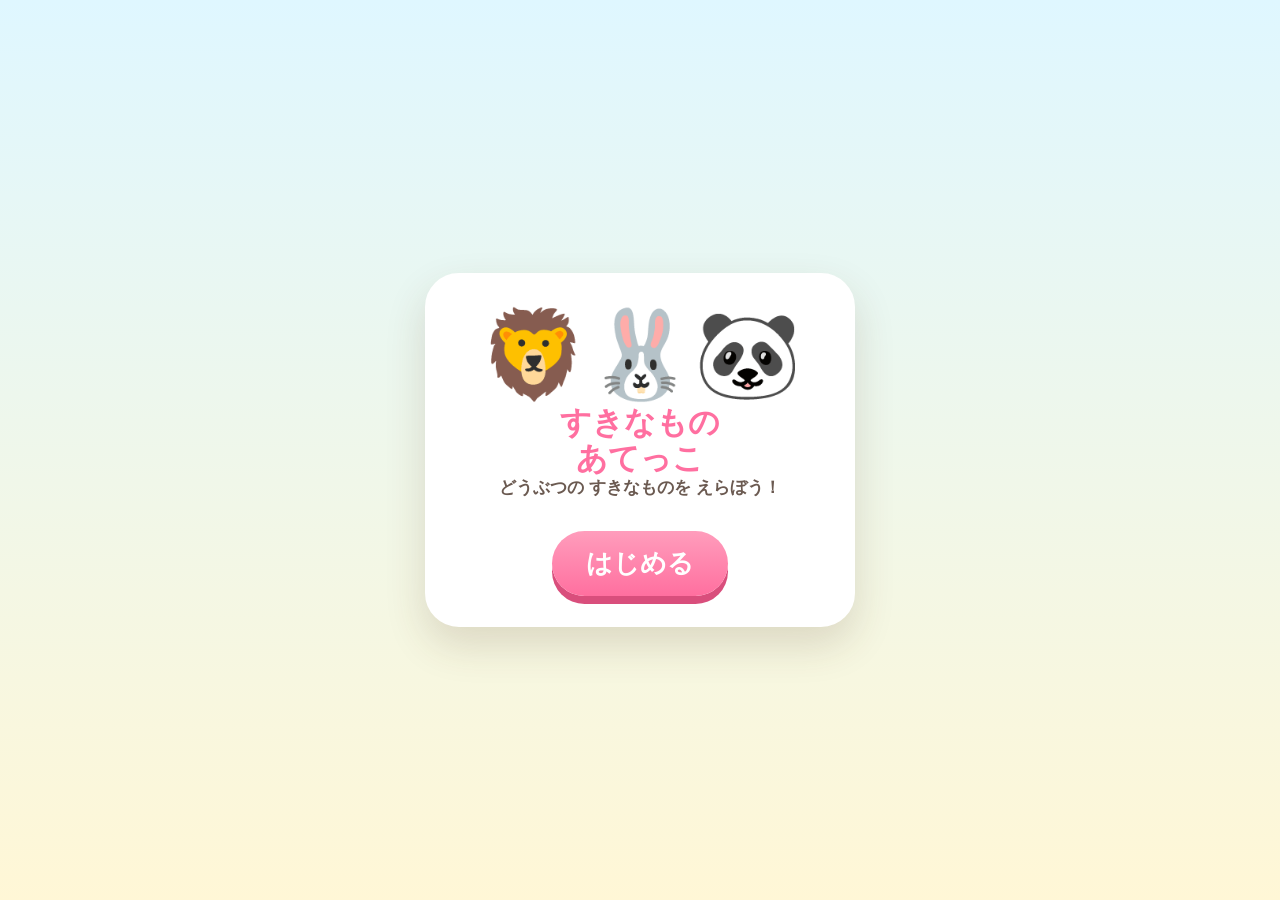
==== commit 7acea93b: "Add files via upload" ====
--- a/index.html
+++ b/index.html
@@ -1,72 +1,48 @@
-<!doctype html>
+<!DOCTYPE html>
 <html lang="ja">
 <head>
-<meta charset="utf-8" />
-<meta name="viewport" content="width=device-width, initial-scale=1, viewport-fit=cover" />
-<title>どうぶつ どっち？</title>
-<link rel="manifest" href="manifest.webmanifest">
-<meta name="theme-color" content="#ffd76a">
-<link rel="apple-touch-icon" href="icon-180.png">
+<meta charset="UTF-8" />
+<meta name="viewport" content="width=device-width, initial-scale=1.0, viewport-fit=cover" />
+<meta name="apple-mobile-web-app-capable" content="yes" />
+<meta name="apple-mobile-web-app-status-bar-style" content="default" />
+<meta name="apple-mobile-web-app-title" content="すきなもの" />
+<title>どうぶつの すきなもの あてっこ</title>
 <style>
-:root{--bg1:#fff7d7;--bg2:#ffd6e8;--main:#ff8a3d;--accent:#ff5fa2;--card:#fff;--text:#4a2b15;}
-*{box-sizing:border-box;-webkit-tap-highlight-color:transparent}html,body{height:100%;margin:0;font-family:-apple-system,BlinkMacSystemFont,"Hiragino Maru Gothic ProN","Hiragino Sans","Yu Gothic",sans-serif;color:var(--text);overflow:hidden}body{background:radial-gradient(circle at 20% 15%,#fff 0 10%,transparent 28%),linear-gradient(145deg,var(--bg1),var(--bg2));}.app{min-height:100dvh;padding:calc(env(safe-area-inset-top) + 14px) 14px calc(env(safe-area-inset-bottom) + 14px);display:flex;flex-direction:column;align-items:center;gap:12px;position:relative}.top{width:min(720px,100%);display:flex;justify-content:space-between;align-items:center;gap:10px}.badge{background:#fff8;border:3px solid #fff;border-radius:999px;padding:9px 14px;font-weight:900;box-shadow:0 8px 20px #0001;font-size:clamp(16px,4vw,22px)}.title{font-weight:1000;font-size:clamp(26px,8vw,48px);letter-spacing:.02em;text-align:center;text-shadow:0 4px 0 #fff;margin:4px 0 0}.maro{font-size:clamp(64px,22vw,150px);filter:drop-shadow(0 10px 0 #0001);line-height:1;transition:transform .25s ease}.maro.happy{animation:bounce .75s ease 3}.speech{background:white;border:4px solid #ffb44f;border-radius:28px;padding:13px 18px;width:min(680px,96%);font-size:clamp(21px,6vw,38px);font-weight:1000;text-align:center;box-shadow:0 9px 0 #ffb44f44}.choices{display:grid;grid-template-columns:1fr 1fr;gap:12px;width:min(720px,100%);margin-top:2px}.choice{border:0;border-radius:30px;background:white;padding:18px 8px 15px;min-height:170px;box-shadow:0 10px 0 #00000018,0 18px 30px #0001;font-weight:1000;color:var(--text);display:flex;flex-direction:column;align-items:center;justify-content:center;gap:8px;font-size:clamp(21px,5.8vw,36px);touch-action:manipulation}.choice:active{transform:translateY(5px);box-shadow:0 5px 0 #00000018}.emoji{font-size:clamp(56px,19vw,120px);line-height:1}.choice.correct{background:#eaffd7;animation:pop .45s ease}.choice.wrong{background:#ffe2e2;animation:shake .35s ease}.choice.disabled{pointer-events:none}.feedback{height:46px;font-size:clamp(24px,7vw,44px);font-weight:1000;text-align:center}.overlay{position:fixed;inset:0;background:linear-gradient(145deg,#fff3c1,#ffd4ea);display:none;align-items:center;justify-content:center;padding:20px;z-index:10}.overlay.show{display:flex}.result{width:min(680px,96%);background:white;border-radius:38px;padding:28px 20px;text-align:center;box-shadow:0 18px 50px #0002;border:5px solid #fff}.result .big{font-size:clamp(40px,13vw,86px);font-weight:1000;margin:4px 0}.result .bird{font-size:clamp(84px,26vw,170px);animation:bounce 1s ease infinite}.result .score{font-size:clamp(30px,9vw,62px);font-weight:1000;color:#ff6b35}.result .msg{font-size:clamp(28px,8vw,56px);font-weight:1000;margin:10px 0 18px}.again{border:0;border-radius:999px;background:linear-gradient(180deg,#ff91c3,#ff5fa2);color:white;font-size:clamp(24px,7vw,46px);font-weight:1000;padding:18px 28px;box-shadow:0 10px 0 #c93a76;touch-action:manipulation}.again:active{transform:translateY(6px);box-shadow:0 4px 0 #c93a76}.sparkle{position:fixed;pointer-events:none;font-size:32px;z-index:20;animation:fly 1.25s ease-out forwards}.confetti{position:fixed;width:12px;height:18px;top:-20px;border-radius:3px;z-index:19;animation:fall 1.9s linear forwards}.hidden{display:none!important}@keyframes bounce{0%,100%{transform:translateY(0) scale(1)}35%{transform:translateY(-18px) scale(1.08)}65%{transform:translateY(4px) scale(.98)}}@keyframes pop{0%{transform:scale(1)}45%{transform:scale(1.08)}100%{transform:scale(1)}}@keyframes shake{0%,100%{transform:translateX(0)}25%{transform:translateX(-8px)}50%{transform:translateX(8px)}75%{transform:translateX(-5px)}}@keyframes fly{0%{opacity:1;transform:translate(0,0) scale(.7) rotate(0)}100%{opacity:0;transform:translate(var(--x),var(--y)) scale(1.4) rotate(240deg)}}@keyframes fall{to{transform:translateY(110vh) rotate(720deg);opacity:.8}}@media (max-height:720px){.maro{font-size:72px}.choice{min-height:135px;padding:12px 6px}.speech{padding:10px}.feedback{height:34px}.app{gap:8px}.emoji{font-size:58px}}
+  :root{
+    --bg1:#fff7d6; --bg2:#dff7ff; --card:#fffefa; --main:#ff8fb3; --accent:#7bd88f; --text:#4b3b35;
+  }
+  *{box-sizing:border-box;-webkit-tap-highlight-color:transparent;user-select:none}
+  body{margin:0;min-height:100svh;font-family:-apple-system,BlinkMacSystemFont,"Hiragino Sans","Hiragino Kaku Gothic ProN","Yu Gothic",Meiryo,sans-serif;color:var(--text);background:linear-gradient(180deg,var(--bg2),var(--bg1));overflow:hidden}
+  .sky{position:fixed;inset:0;pointer-events:none;z-index:0}.sun{position:absolute;top:20px;right:24px;font-size:54px;filter:drop-shadow(0 4px 0 rgba(255,180,0,.25))}.cloud{position:absolute;font-size:44px;opacity:.9;animation:float 9s ease-in-out infinite}.cloud.c1{top:54px;left:18px}.cloud.c2{top:120px;right:28px;animation-delay:1.2s}.cloud.c3{bottom:130px;left:18px;animation-delay:2.4s}@keyframes float{0%,100%{transform:translateY(0)}50%{transform:translateY(-10px)}}
+  .app{position:relative;z-index:1;min-height:100svh;display:flex;align-items:center;justify-content:center;padding:18px}.card{width:min(430px,100%);background:rgba(255,255,255,.88);border:5px solid #fff;border-radius:32px;box-shadow:0 18px 40px rgba(86,58,30,.15);padding:18px;text-align:center;backdrop-filter:blur(6px)}
+  h1{margin:4px 0 8px;font-size:30px;line-height:1.1;color:#ff6fa0;text-shadow:0 3px 0 #fff}.sub{font-weight:800;font-size:17px;margin-bottom:12px;color:#6b5a51}.row{display:flex;justify-content:space-between;gap:10px;margin:8px 0 12px}.badge{flex:1;background:#fff;border:3px solid #ffe2a6;border-radius:18px;padding:8px;font-weight:900;font-size:16px}.question{background:#fff5fb;border:4px solid #ffd1e1;border-radius:28px;padding:14px;margin:10px 0 12px}.animal{font-size:76px;line-height:1}.qtext{font-size:28px;font-weight:900;line-height:1.25;margin-top:4px}.hint{font-size:16px;font-weight:800;color:#8b7b72;margin-top:3px}.choices{display:grid;grid-template-columns:1fr 1fr;gap:12px;margin-top:10px}.choice{border:0;border-radius:26px;background:#fff;border:5px solid #fff0b7;box-shadow:0 8px 0 #f0c76b,0 12px 18px rgba(0,0,0,.10);padding:12px 6px 14px;min-height:132px;font:inherit;font-weight:900;color:var(--text);cursor:pointer;transition:.08s transform,.08s box-shadow}.choice:active{transform:translateY(7px);box-shadow:0 1px 0 #f0c76b}.choice[disabled]{opacity:.72;pointer-events:none}.food{font-size:58px;display:block;line-height:1}.fname{font-size:21px;display:block;margin-top:4px}.message{min-height:46px;font-size:25px;font-weight:1000;margin-top:13px;color:#ff6fa0}.next{display:none;margin:8px auto 0;border:0;border-radius:999px;background:linear-gradient(180deg,#8ee89f,#55cc70);color:white;font-size:23px;font-weight:1000;padding:13px 28px;box-shadow:0 8px 0 #34a74f}.next:active{transform:translateY(6px);box-shadow:0 2px 0 #34a74f}.startCover{position:fixed;inset:0;z-index:5;background:linear-gradient(180deg,#dff7ff,#fff7d6);display:flex;align-items:center;justify-content:center;padding:22px;text-align:center}.startBox{width:min(430px,100%);background:white;border-radius:34px;border:5px solid #fff;box-shadow:0 18px 40px rgba(86,58,30,.16);padding:26px 18px}.bigAnimal{font-size:86px}.startTitle{font-size:31px;font-weight:1000;color:#ff6fa0;line-height:1.15}.startBtn{margin-top:20px;border:0;border-radius:999px;background:linear-gradient(180deg,#ff9dbc,#ff6f9f);color:white;font-size:26px;font-weight:1000;padding:15px 34px;box-shadow:0 8px 0 #d94e7c}.pop{animation:pop .42s ease both}@keyframes pop{0%{transform:scale(1)}45%{transform:scale(1.18)}100%{transform:scale(1)}}.shake{animation:shake .35s ease both}@keyframes shake{0%,100%{transform:translateX(0)}25%{transform:translateX(-8px)}75%{transform:translateX(8px)}}.spark{position:fixed;font-size:34px;z-index:4;animation:spark .85s ease-out forwards;pointer-events:none}@keyframes spark{to{transform:translateY(-80px) scale(1.6);opacity:0}}
 </style>
 </head>
 <body>
-<div class="app" id="game">
-  <div class="top"><div class="badge" id="qcount">1/10</div><div class="badge" id="score">せいかい 0</div></div>
-  <h1 class="title">どうぶつ どっち？</h1>
-  <div class="maro" id="maro" aria-hidden="true">🐦</div>
-  <div class="speech" id="question">どっちかなぁ？？</div>
-  <div class="choices"><button class="choice" id="left"></button><button class="choice" id="right"></button></div>
-  <div class="feedback" id="feedback"></div>
-</div>
-<div class="overlay" id="end">
-  <div class="result">
-    <div class="big">おしまい！</div>
-    <div class="bird">🐦</div>
-    <div class="score" id="finalScore">0もん せいかい！</div>
-    <div class="msg">やったねー！！✨</div>
-    <button class="again" id="again">もういっかいやる？</button>
-  </div>
-</div>
+<div class="sky"><div class="sun">☀️</div><div class="cloud c1">☁️</div><div class="cloud c2">☁️</div><div class="cloud c3">☁️</div></div>
+<div class="startCover" id="startCover"><div class="startBox"><div class="bigAnimal">🦁🐰🐼</div><div class="startTitle">すきなもの<br>あてっこ</div><div class="sub">どうぶつの すきなものを えらぼう！</div><button class="startBtn" id="startBtn">はじめる</button></div></div>
+<main class="app"><section class="card"><h1>すきなもの あてっこ</h1><div class="sub">どうぶつの すきなものを えらぼう！</div><div class="row"><div class="badge">せいかい <span id="score">0</span></div><div class="badge">コンボ <span id="combo">0</span></div></div><div class="question" id="questionBox"><div class="animal" id="animal">🦁</div><div class="qtext"><span id="animalName">ライオン</span>の<br>すきなものは？</div><div class="hint" id="hint">えらんでね</div></div><div class="choices"><button class="choice" id="leftChoice"><span class="food" id="leftEmoji">🥩</span><span class="fname" id="leftName">おにく</span></button><button class="choice" id="rightChoice"><span class="food" id="rightEmoji">🍌</span><span class="fname" id="rightName">バナナ</span></button></div><div class="message" id="message"></div><button class="next" id="nextBtn">つぎのもんだい</button></section></main>
 <script>
-const TOTAL=10;
-const baseQuestions=[
- {q:'きょうりゅうさんが すきなのは？',a:'おにく',b:'はっぱ',ae:'🍖',be:'🌿',correct:0},
- {q:'ねこさんが すきなのは？',a:'おさかな',b:'にんじん',ae:'🐟',be:'🥕',correct:0},
- {q:'うさぎさんが すきなのは？',a:'にんじん',b:'おにく',ae:'🥕',be:'🍖',correct:0},
- {q:'パンダさんが すきなのは？',a:'たけ',b:'チーズ',ae:'🎋',be:'🧀',correct:0},
- {q:'ぞうさんが すきなのは？',a:'バナナ',b:'くつ',ae:'🍌',be:'👟',correct:0},
- {q:'さるさんが すきなのは？',a:'バナナ',b:'せっけん',ae:'🍌',be:'🧼',correct:0},
- {q:'いぬさんが すきなのは？',a:'ほね',b:'はさみ',ae:'🦴',be:'✂️',correct:0},
- {q:'ライオンさんが すきなのは？',a:'おにく',b:'ケーキ',ae:'🍖',be:'🍰',correct:0},
- {q:'ペンギンさんが すきなのは？',a:'おさかな',b:'どんぐり',ae:'🐟',be:'🌰',correct:0},
- {q:'リスさんが すきなのは？',a:'どんぐり',b:'ラーメン',ae:'🌰',be:'🍜',correct:0},
- {q:'こあらさんが すきなのは？',a:'ユーカリ',b:'ピザ',ae:'🌿',be:'🍕',correct:0},
- {q:'とりさんが すきなのは？',a:'たね',b:'アイス',ae:'🌻',be:'🍨',correct:0},
- {q:'くまさんが すきなのは？',a:'はちみつ',b:'えんぴつ',ae:'🍯',be:'✏️',correct:0},
- {q:'かえるさんが すきなのは？',a:'むし',b:'くるま',ae:'🐛',be:'🚗',correct:0},
- {q:'きりんさんが すきなのは？',a:'はっぱ',b:'プリン',ae:'🌿',be:'🍮',correct:0},
- {q:'ぶたさんが すきなのは？',a:'りんご',b:'ぼうし',ae:'🍎',be:'👒',correct:0},
- {q:'ひつじさんが すきなのは？',a:'くさ',b:'ジュース',ae:'🌱',be:'🧃',correct:0},
- {q:'うしさんが すきなのは？',a:'くさ',b:'ドーナツ',ae:'🌱',be:'🍩',correct:0},
- {q:'かめさんが すきなのは？',a:'やさい',b:'スマホ',ae:'🥬',be:'📱',correct:0},
- {q:'マロちゃんが すきなのは？',a:'カキカキ',b:'おそうじき',ae:'🫳',be:'🧹',correct:0}
+'use strict';
+const questions=[
+ {a:'ライオン',e:'🦁',ok:{e:'🥩',n:'おにく'},ng:{e:'🍌',n:'バナナ'}},{a:'うさぎ',e:'🐰',ok:{e:'🥕',n:'にんじん'},ng:{e:'🍣',n:'おすし'}},{a:'ねこ',e:'🐱',ok:{e:'🐟',n:'おさかな'},ng:{e:'🍰',n:'ケーキ'}},{a:'いぬ',e:'🐶',ok:{e:'🦴',n:'ほね'},ng:{e:'🍦',n:'アイス'}},{a:'パンダ',e:'🐼',ok:{e:'🎋',n:'ささ'},ng:{e:'🍕',n:'ピザ'}},{a:'さる',e:'🐵',ok:{e:'🍌',n:'バナナ'},ng:{e:'🥦',n:'ブロッコリー'}},{a:'ぞう',e:'🐘',ok:{e:'🍎',n:'りんご'},ng:{e:'🍟',n:'ポテト'}},{a:'きょうりゅう',e:'🦖',ok:{e:'🥩',n:'おにく'},ng:{e:'🍩',n:'ドーナツ'}},{a:'くびながさん',e:'🦕',ok:{e:'🌿',n:'はっぱ'},ng:{e:'🍗',n:'チキン'}},{a:'こあら',e:'🐨',ok:{e:'🌿',n:'ユーカリ'},ng:{e:'🍜',n:'ラーメン'}},{a:'りす',e:'🐿️',ok:{e:'🌰',n:'どんぐり'},ng:{e:'🍙',n:'おにぎり'}},{a:'くま',e:'🐻',ok:{e:'🍯',n:'はちみつ'},ng:{e:'🧀',n:'チーズ'}},{a:'ぺんぎん',e:'🐧',ok:{e:'🐟',n:'おさかな'},ng:{e:'🥕',n:'にんじん'}},{a:'かめ',e:'🐢',ok:{e:'🥬',n:'やさい'},ng:{e:'🍫',n:'チョコ'}},{a:'ひよこ',e:'🐥',ok:{e:'🌽',n:'とうもろこし'},ng:{e:'🍤',n:'えび'}},{a:'ぶた',e:'🐷',ok:{e:'🍠',n:'おいも'},ng:{e:'🍧',n:'かきごおり'}},{a:'うま',e:'🐴',ok:{e:'🌾',n:'くさ'},ng:{e:'🍪',n:'クッキー'}},{a:'きりん',e:'🦒',ok:{e:'🌿',n:'はっぱ'},ng:{e:'🍔',n:'ハンバーガー'}},{a:'たまご',e:'🥚',ok:{e:'🐣',n:'ひよこ'},ng:{e:'🍅',n:'トマト'}},{a:'とり',e:'🐦',ok:{e:'🌽',n:'つぶつぶ'},ng:{e:'🍛',n:'カレー'}}
 ];
-let deck=[],index=0,ok=0,locked=false;
+let order=[],idx=0,score=0,combo=0,current=null,accepting=false,voiceReady=false;
 const $=id=>document.getElementById(id);
-function shuffle(arr){for(let i=arr.length-1;i>0;i--){const j=Math.floor(Math.random()*(i+1));[arr[i],arr[j]]=[arr[j],arr[i]]}return arr}
-function beep(freq=880,dur=.12,type='sine',vol=.15){try{const ac=new (window.AudioContext||window.webkitAudioContext)();const o=ac.createOscillator();const g=ac.createGain();o.type=type;o.frequency.value=freq;g.gain.value=vol;o.connect(g);g.connect(ac.destination);o.start();g.gain.exponentialRampToValueAtTime(.001,ac.currentTime+dur);o.stop(ac.currentTime+dur)}catch(e){}}
-function goodSound(){beep(740,.09,'sine',.18);setTimeout(()=>beep(980,.12,'sine',.2),80)}
-function badSound(){beep(180,.13,'triangle',.08)}
-function spark(x=innerWidth/2,y=innerHeight/2){['✨','⭐','💖','🌟','✨','🎉'].forEach((s,i)=>{const el=document.createElement('div');el.className='sparkle';el.textContent=s;el.style.left=x+'px';el.style.top=y+'px';el.style.setProperty('--x',(Math.random()*240-120)+'px');el.style.setProperty('--y',(-80-Math.random()*170)+'px');document.body.appendChild(el);setTimeout(()=>el.remove(),1300)})}
-function confetti(){const colors=['#ff5fa2','#ffd447','#7bdcff','#8cff7b','#ff8a3d'];for(let i=0;i<70;i++){const el=document.createElement('div');el.className='confetti';el.style.left=Math.random()*100+'vw';el.style.background=colors[i%colors.length];el.style.animationDelay=(Math.random()*.45)+'s';el.style.transform='rotate('+Math.random()*180+'deg)';document.body.appendChild(el);setTimeout(()=>el.remove(),2400)}}
-function start(){deck=shuffle(baseQuestions.map(q=>({...q}))).slice(0,TOTAL);index=0;ok=0;locked=false;$('end').classList.remove('show');showQ()}
-function showQ(){locked=false;$('feedback').textContent='';$('maro').classList.remove('happy');const q=deck[index];$('qcount').textContent=(index+1)+'/'+TOTAL;$('score').textContent='せいかい '+ok;$('question').textContent=q.q;let opts=[{t:q.a,e:q.ae,c:q.correct===0},{t:q.b,e:q.be,c:q.correct===1}];opts=shuffle(opts);['left','right'].forEach((id,i)=>{const b=$(id);b.className='choice';b.innerHTML='<div class="emoji">'+opts[i].e+'</div><div>'+opts[i].t+'</div>';b.onclick=(ev)=>answer(opts[i].c,b,ev)})}
-function answer(correct,btn,ev){if(locked)return;locked=true;document.querySelectorAll('.choice').forEach(b=>b.classList.add('disabled'));if(correct){ok++;btn.classList.add('correct');$('feedback').textContent='あたりっ！';$('maro').classList.add('happy');goodSound();spark(ev.clientX,ev.clientY)}else{btn.classList.add('wrong');$('feedback').textContent='おしい！';badSound()}$('score').textContent='せいかい '+ok;setTimeout(()=>{index++; if(index>=TOTAL){setTimeout(endGame,550)}else{showQ()}},700)}
-function endGame(){$('finalScore').textContent=ok+'もん せいかい！';$('end').classList.add('show');confetti();spark(innerWidth/2,innerHeight/2);goodSound();setTimeout(goodSound,220)}
-$('again').onclick=start;start();
+function shuffle(arr){return arr.map(v=>[Math.random(),v]).sort((a,b)=>a[0]-b[0]).map(v=>v[1]);}
+function setChoice(btn,item,isOk){btn.dataset.ok=isOk?'1':'0';btn.querySelector('.food').textContent=item.e;btn.querySelector('.fname').textContent=item.n;}
+function setChoicesEnabled(v){$('leftChoice').disabled=!v;$('rightChoice').disabled=!v;accepting=v;}
+function pickVoice(){const vs=speechSynthesis.getVoices();return vs.find(v=>/ja|Japan|Kyoko|Otoya|Siri/i.test(v.lang+v.name))||vs[0]||null;}
+function speak(text,{wait=true}={}){return new Promise(resolve=>{try{if(!('speechSynthesis'in window)){resolve();return;}speechSynthesis.cancel();const u=new SpeechSynthesisUtterance(text);u.lang='ja-JP';u.pitch=1.45;u.rate=0.92;u.volume=1;const v=pickVoice();if(v)u.voice=v;let done=false;const finish=()=>{if(done)return;done=true;resolve();};u.onend=finish;u.onerror=finish;speechSynthesis.speak(u);if(!wait)setTimeout(finish,80);setTimeout(finish,3600);}catch(e){resolve();}});}
+function beep(type='ok'){try{const ctx=new (window.AudioContext||window.webkitAudioContext)();const now=ctx.currentTime;const notes=type==='ok'?[660,880,1040]:[180,130];notes.forEach((f,i)=>{const o=ctx.createOscillator(),g=ctx.createGain();o.type='sine';o.frequency.value=f;o.connect(g);g.connect(ctx.destination);g.gain.setValueAtTime(0.0001,now+i*.11);g.gain.exponentialRampToValueAtTime(type==='ok'?0.22:0.15,now+i*.11+.015);g.gain.exponentialRampToValueAtTime(0.0001,now+i*.11+.105);o.start(now+i*.11);o.stop(now+i*.11+.12);});setTimeout(()=>ctx.close(),650);}catch(e){}}
+function spark(){for(let i=0;i<10;i++){const s=document.createElement('div');s.className='spark';s.textContent=['✨','🌟','💖','🎉'][Math.floor(Math.random()*4)];s.style.left=(20+Math.random()*60)+'vw';s.style.top=(45+Math.random()*30)+'vh';document.body.appendChild(s);setTimeout(()=>s.remove(),900);}}
+async function showQuestion(){setChoicesEnabled(false);$('message').textContent='';$('nextBtn').style.display='none';$('questionBox').classList.remove('pop','shake');if(idx>=order.length){order=shuffle(questions);idx=0;}current=order[idx++];$('animal').textContent=current.e;$('animalName').textContent=current.a;$('hint').textContent='えらんでね';const leftOk=Math.random()<.5;setChoice($('leftChoice'),leftOk?current.ok:current.ng,leftOk);setChoice($('rightChoice'),leftOk?current.ng:current.ok,!leftOk);await speak('どっちが好き？',{wait:true});setChoicesEnabled(true);}
+async function answer(btn){if(!accepting)return;setChoicesEnabled(false);const ok=btn.dataset.ok==='1';if(ok){score++;combo++;$('score').textContent=score;$('combo').textContent=combo;$('message').textContent=combo>0&&combo%10===0?'✨10コンボ！すごすぎる！！':'パクッ！ あたりっ！';$('questionBox').classList.add('pop');spark();beep('ok');speak('あたりっ',{wait:false});if(combo>0&&combo%10===0)setTimeout(()=>speak('すごすぎる！',{wait:false}),450);}else{combo=0;$('combo').textContent=combo;$('message').textContent='もういっかい！';$('questionBox').classList.add('shake');beep('ng');speak('もういっかい',{wait:false});}
+ setTimeout(()=>{$('nextBtn').style.display='inline-block';},520);}
+$('leftChoice').addEventListener('click',()=>answer($('leftChoice')));$('rightChoice').addEventListener('click',()=>answer($('rightChoice')));$('nextBtn').addEventListener('click',showQuestion);
+$('startBtn').addEventListener('click',async()=>{try{speechSynthesis.getVoices();}catch(e){}voiceReady=true;$('startCover').style.display='none';order=shuffle(questions);await speak('どっちかなぁ？',{wait:true});showQuestion();});
+if('speechSynthesis'in window){speechSynthesis.onvoiceschanged=()=>speechSynthesis.getVoices();}
+setChoicesEnabled(false);
 </script>
 </body>
 </html>
